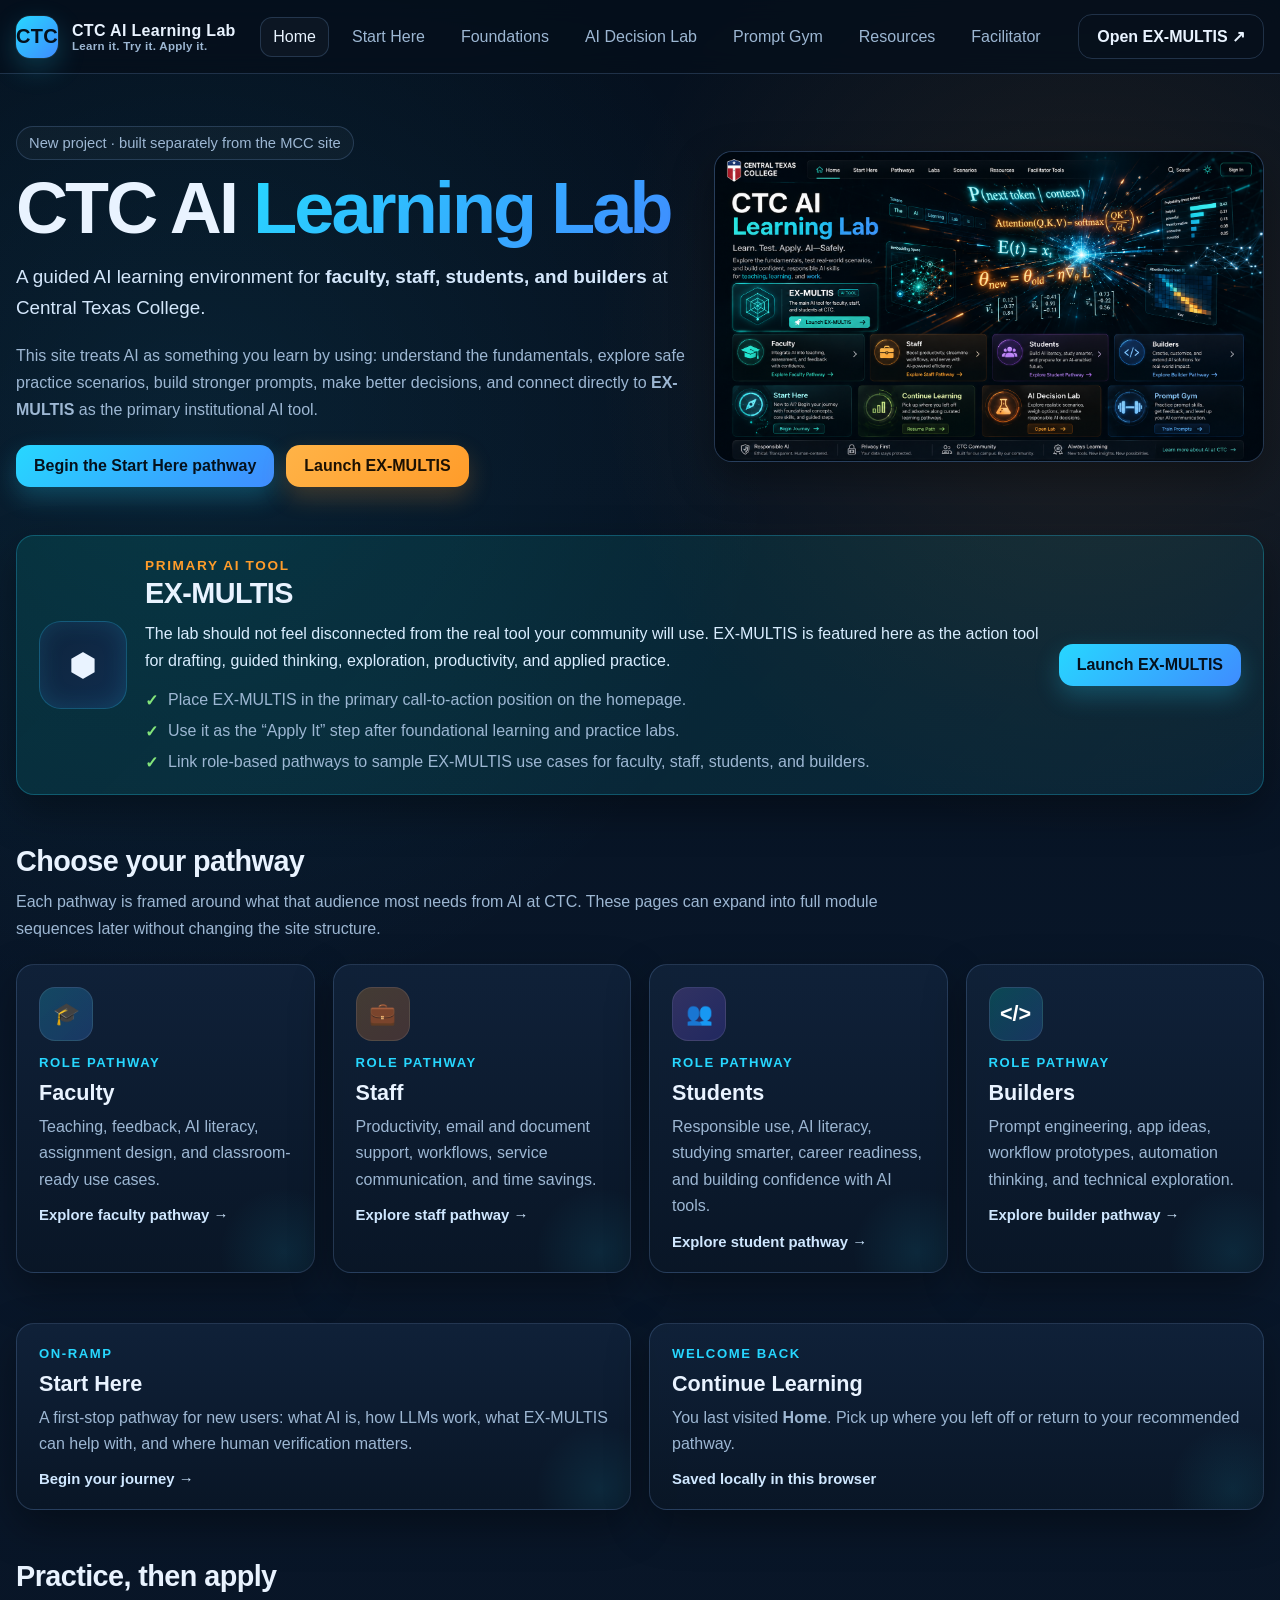
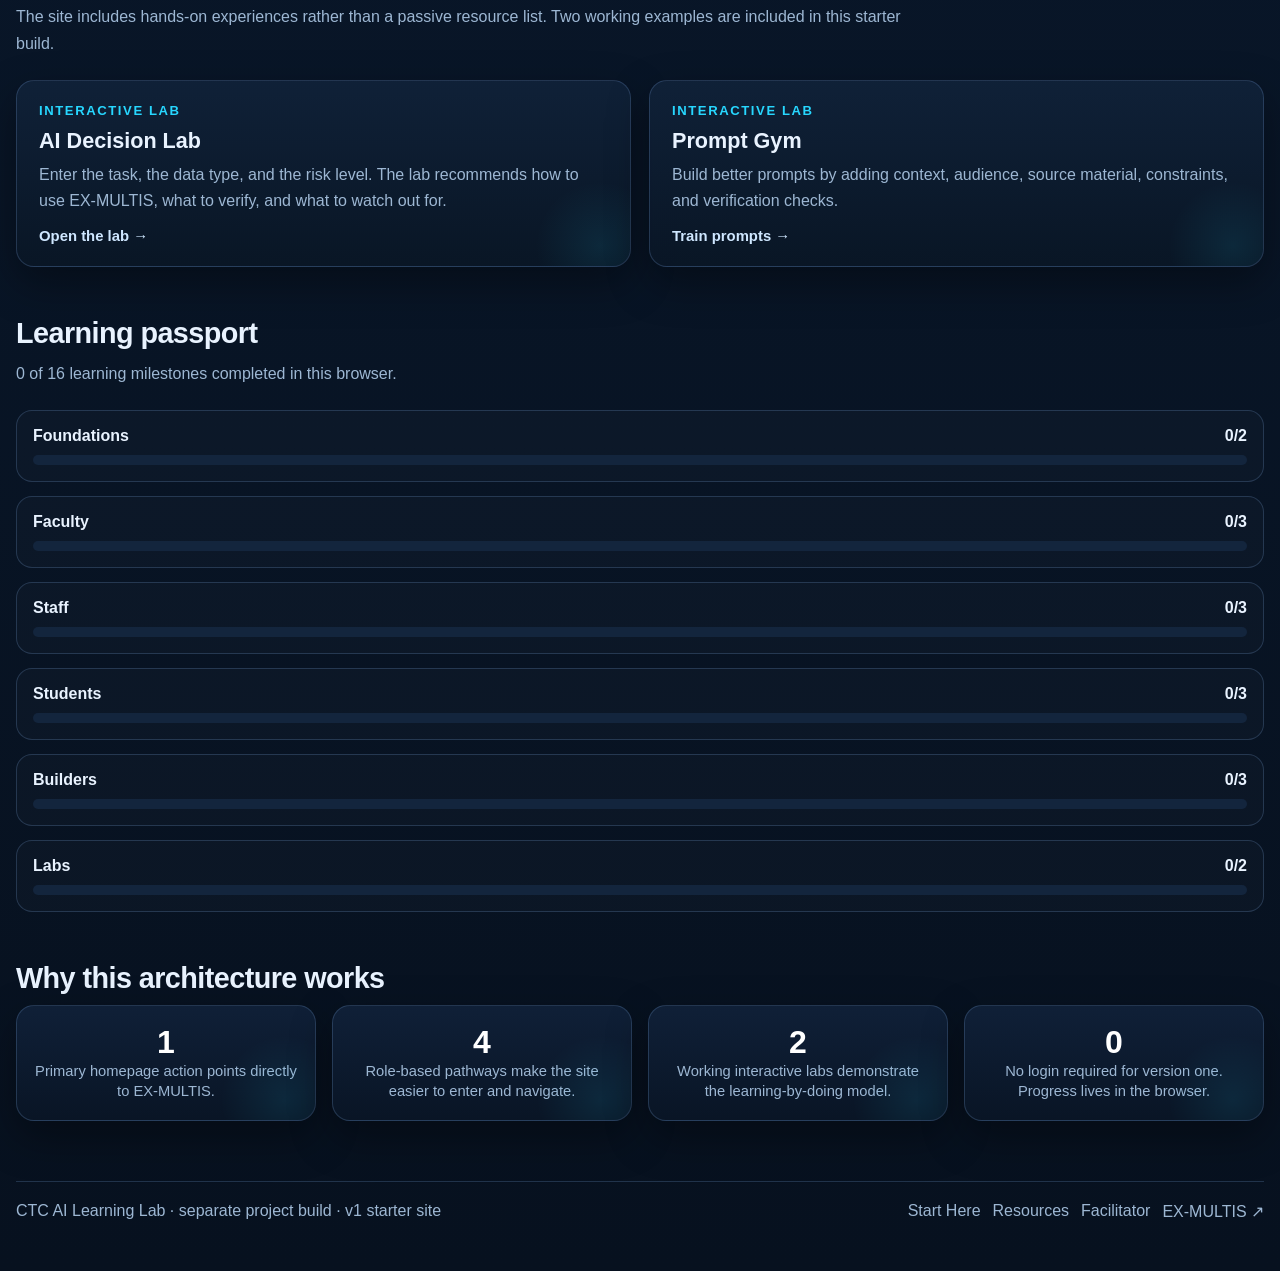
==== index.html @ 207786ec "Initial CTC AI Learning Lab site" ====
<!doctype html>
<html lang="en">
<head>
  <meta charset="utf-8">
  <meta name="viewport" content="width=device-width, initial-scale=1">
  <title>CTC AI Learning Lab</title>
  <meta name="description" content="Central Texas College AI Learning Lab - a guided environment for faculty, staff, students, and builders.">
  <link rel="stylesheet" href="assets/css/styles.css">
</head>
<body>
  <header class="topbar">
    <div class="container nav">
      <a class="brand" href="index.html">
        <div class="brand-mark">CTC</div>
        <div>CTC AI Learning Lab<small>Learn it. Try it. Apply it.</small></div>
      </a>
      <nav class="nav-links">
        <a class="active" href="index.html">Home</a>
        <a href="start-here/index.html">Start Here</a>
        <a href="foundations/index.html">Foundations</a>
        <a href="labs/decision-lab/index.html">AI Decision Lab</a>
        <a href="labs/prompt-gym/index.html">Prompt Gym</a>
        <a href="resources/index.html">Resources</a>
        <a href="facilitator/index.html">Facilitator</a>
      </nav>
      <div class="actions">
        <a class="btn ghost" href="https://exmultis.com/" target="_blank" rel="noopener">Open EX-MULTIS ↗</a>
      </div>
    </div>
  </header>

  <main>
    <section class="hero">
      <div class="container hero-grid">
        <div class="hero-copy">
          <div class="pill">New project · built separately from the MCC site</div>
          <h1>CTC AI <span class="gradient">Learning Lab</span></h1>
          <p class="lead">A guided AI learning environment for <strong>faculty, staff, students, and builders</strong> at Central Texas College.</p>
          <p class="sub">This site treats AI as something you learn by using: understand the fundamentals, explore safe practice scenarios, build stronger prompts, make better decisions, and connect directly to <strong>EX-MULTIS</strong> as the primary institutional AI tool.</p>
          <div class="hero-actions">
            <a class="btn primary" href="start-here/index.html">Begin the Start Here pathway</a>
            <a class="btn signal" href="https://exmultis.com/" target="_blank" rel="noopener">Launch EX-MULTIS</a>
          </div>
        </div>
        <div class="render-card">
          <img src="assets/img/hero-rendering.png" alt="Rendering of the CTC AI Learning Lab homepage with large LLM equations, vector embeddings, and an EX-MULTIS callout.">
        </div>
      </div>
    </section>

    <section class="section">
      <div class="container">
        <div class="exmultis panel">
          <div class="ex-logo">⬢</div>
          <div>
            <div class="kicker">Primary AI Tool</div>
            <h2 style="margin:4px 0 10px">EX-MULTIS</h2>
            <p class="section-intro" style="margin:0;color:#d9edff">The lab should not feel disconnected from the real tool your community will use. EX-MULTIS is featured here as the action tool for drafting, guided thinking, exploration, productivity, and applied practice.</p>
            <ul class="feature-list">
              <li><span>✓</span><div>Place EX-MULTIS in the primary call-to-action position on the homepage.</div></li>
              <li><span>✓</span><div>Use it as the “Apply It” step after foundational learning and practice labs.</div></li>
              <li><span>✓</span><div>Link role-based pathways to sample EX-MULTIS use cases for faculty, staff, students, and builders.</div></li>
            </ul>
          </div>
          <div>
            <a class="btn primary" href="https://exmultis.com/" target="_blank" rel="noopener">Launch EX-MULTIS</a>
          </div>
        </div>
      </div>
    </section>

    <section class="section">
      <div class="container">
        <h2>Choose your pathway</h2>
        <p class="section-intro">Each pathway is framed around what that audience most needs from AI at CTC. These pages can expand into full module sequences later without changing the site structure.</p>
        <div class="grid cards-4">
          <a class="card" href="pathways/faculty/index.html">
            <div class="icon-badge icon-faculty">🎓</div>
            <div class="eyebrow">Role pathway</div>
            <h3>Faculty</h3>
            <p>Teaching, feedback, AI literacy, assignment design, and classroom-ready use cases.</p>
            <div class="meta">Explore faculty pathway →</div>
          </a>
          <a class="card" href="pathways/staff/index.html">
            <div class="icon-badge icon-staff">💼</div>
            <div class="eyebrow">Role pathway</div>
            <h3>Staff</h3>
            <p>Productivity, email and document support, workflows, service communication, and time savings.</p>
            <div class="meta">Explore staff pathway →</div>
          </a>
          <a class="card" href="pathways/students/index.html">
            <div class="icon-badge icon-students">👥</div>
            <div class="eyebrow">Role pathway</div>
            <h3>Students</h3>
            <p>Responsible use, AI literacy, studying smarter, career readiness, and building confidence with AI tools.</p>
            <div class="meta">Explore student pathway →</div>
          </a>
          <a class="card" href="pathways/builders/index.html">
            <div class="icon-badge icon-builders">&lt;/&gt;</div>
            <div class="eyebrow">Role pathway</div>
            <h3>Builders</h3>
            <p>Prompt engineering, app ideas, workflow prototypes, automation thinking, and technical exploration.</p>
            <div class="meta">Explore builder pathway →</div>
          </a>
        </div>
      </div>
    </section>

    <section class="section">
      <div class="container grid cards-2">
        <a class="card" href="start-here/index.html">
          <div class="eyebrow">On-ramp</div>
          <h3>Start Here</h3>
          <p>A first-stop pathway for new users: what AI is, how LLMs work, what EX-MULTIS can help with, and where human verification matters.</p>
          <div class="meta">Begin your journey →</div>
        </a>
        <div class="card" data-continue-card>
          <div class="eyebrow">Saved in this browser</div>
          <h3>Continue Learning</h3>
          <p>Your next-step card will appear here automatically.</p>
          <div class="meta">Local progress, no login required</div>
        </div>
      </div>
    </section>

    <section class="section">
      <div class="container">
        <h2>Practice, then apply</h2>
        <p class="section-intro">The site includes hands-on experiences rather than a passive resource list. Two working examples are included in this starter build.</p>
        <div class="grid cards-2">
          <a class="card" href="labs/decision-lab/index.html">
            <div class="eyebrow">Interactive lab</div>
            <h3>AI Decision Lab</h3>
            <p>Enter the task, the data type, and the risk level. The lab recommends how to use EX-MULTIS, what to verify, and what to watch out for.</p>
            <div class="meta">Open the lab →</div>
          </a>
          <a class="card" href="labs/prompt-gym/index.html">
            <div class="eyebrow">Interactive lab</div>
            <h3>Prompt Gym</h3>
            <p>Build better prompts by adding context, audience, source material, constraints, and verification checks.</p>
            <div class="meta">Train prompts →</div>
          </a>
        </div>
      </div>
    </section>

    <section class="section">
      <div class="container">
        <h2>Learning passport</h2>
        <p class="section-intro" data-passport-summary>This browser-local passport tracks completed milestones and provides a foundation for a future printable learning record or certificate layer.</p>
        <div class="progress-wrap" data-passport></div>
      </div>
    </section>

    <section class="section">
      <div class="container">
        <h2>Why this architecture works</h2>
        <div class="stats">
          <div class="card stat"><div class="num">1</div><div class="lbl">Primary homepage action points directly to EX-MULTIS.</div></div>
          <div class="card stat"><div class="num">4</div><div class="lbl">Role-based pathways make the site easier to enter and navigate.</div></div>
          <div class="card stat"><div class="num">2</div><div class="lbl">Working interactive labs demonstrate the learning-by-doing model.</div></div>
          <div class="card stat"><div class="num">0</div><div class="lbl">No login required for version one. Progress lives in the browser.</div></div>
        </div>
      </div>
    </section>
  </main>

  <footer class="footer">
    <div class="container footer-grid">
      <div>CTC AI Learning Lab · separate project build · v1 starter site</div>
      <div class="mini-nav">
        <a href="start-here/index.html">Start Here</a>
        <a href="resources/index.html">Resources</a>
        <a href="facilitator/index.html">Facilitator</a>
        <a href="https://exmultis.com/" target="_blank" rel="noopener">EX-MULTIS ↗</a>
      </div>
    </div>
  </footer>

  <script src="assets/js/app.js"></script>
</body>
</html>
---- assets/css/styles.css ----
:root{
  --bg:#07111f;
  --panel:#0d1b30;
  --panel-2:#10233d;
  --line:rgba(118,161,214,.24);
  --text:#e9f3ff;
  --muted:#9db7d3;
  --brand:#27d7ff;
  --brand-2:#3f8cff;
  --signal:#ff9c2a;
  --violet:#b173ff;
  --green:#83e57b;
  --teal:#00d4bd;
  --shadow:0 16px 42px rgba(0,0,0,.35);
  --radius:18px;
  --max:1280px;
}
*{box-sizing:border-box}
html{scroll-behavior:smooth}
body{
  margin:0;
  font-family:Inter,Segoe UI,Roboto,Helvetica,Arial,sans-serif;
  color:var(--text);
  background:
    radial-gradient(circle at 15% 15%, rgba(39,215,255,.08), transparent 22%),
    radial-gradient(circle at 85% 12%, rgba(255,156,42,.10), transparent 18%),
    linear-gradient(180deg,#05101e,#09172a 42%,#07111f 100%);
  min-height:100vh;
}
a{color:inherit;text-decoration:none}
img{max-width:100%;display:block}
.container{width:min(calc(100% - 32px),var(--max));margin:0 auto}
.topbar{
  position:sticky;top:0;z-index:30;
  backdrop-filter: blur(12px);
  background:rgba(6,15,28,.82);
  border-bottom:1px solid var(--line);
}
.nav{
  display:flex;align-items:center;justify-content:space-between;gap:18px;
  padding:14px 0;
}
.brand{display:flex;align-items:center;gap:14px;font-weight:800;letter-spacing:.02em}
.brand-mark{
  width:42px;height:42px;border-radius:14px;
  background:linear-gradient(135deg,var(--brand),var(--brand-2));
  box-shadow:0 0 0 1px rgba(255,255,255,.06),0 10px 28px rgba(39,215,255,.22);
  display:grid;place-items:center;font-size:20px;font-weight:900;color:#05111d;
}
.brand small{display:block;color:var(--muted);font-weight:600;font-size:.72rem}
.nav-links{display:flex;align-items:center;gap:10px;flex-wrap:wrap}
.nav-links a,.nav-links button{
  color:var(--muted);padding:10px 12px;border-radius:12px;border:1px solid transparent;
  background:none;font:inherit;cursor:pointer;transition:.2s ease;
}
.nav-links a:hover,.nav-links button:hover,.nav-links .active{color:var(--text);border-color:var(--line);background:rgba(255,255,255,.03)}
.actions{display:flex;align-items:center;gap:10px;flex-wrap:wrap}
.btn{
  display:inline-flex;align-items:center;justify-content:center;gap:8px;
  border-radius:14px;border:1px solid var(--line);padding:12px 18px;
  background:rgba(255,255,255,.03);color:var(--text);font-weight:700;
  transition:transform .15s ease, background .2s ease, border-color .2s ease, box-shadow .2s ease;
}
.btn:hover{transform:translateY(-1px);border-color:rgba(255,255,255,.18);background:rgba(255,255,255,.06)}
.btn.primary{background:linear-gradient(135deg,var(--brand),var(--brand-2));color:#05111d;border:none;box-shadow:0 10px 24px rgba(39,215,255,.24)}
.btn.signal{background:linear-gradient(135deg,#ffb347,var(--signal));color:#1c1103;border:none;box-shadow:0 10px 24px rgba(255,156,42,.22)}
.btn.ghost{background:transparent}
.pill{display:inline-flex;align-items:center;gap:8px;padding:8px 12px;border-radius:999px;border:1px solid var(--line);background:rgba(255,255,255,.03);color:var(--muted);font-size:.92rem}
.hero{padding:52px 0 28px}
.hero-grid{display:grid;grid-template-columns:1.1fr .9fr;gap:26px;align-items:center}
.hero-copy h1{font-size:clamp(2.5rem,6vw,4.5rem);line-height:.96;margin:.2em 0;font-weight:900;letter-spacing:-.04em}
.hero-copy .gradient{background:linear-gradient(135deg,var(--brand),var(--brand-2));-webkit-background-clip:text;background-clip:text;color:transparent}
.hero-copy p.lead{font-size:1.18rem;line-height:1.6;color:#d4e7fb;max-width:700px}
.hero-copy p.sub{color:var(--muted);line-height:1.7;max-width:760px}
.hero-actions{display:flex;gap:12px;flex-wrap:wrap;margin-top:22px}
.render-card,.panel,.card{
  background:linear-gradient(180deg,rgba(17,34,58,.9),rgba(10,22,38,.9));
  border:1px solid var(--line);border-radius:var(--radius);box-shadow:var(--shadow);
}
.render-card{overflow:hidden}
.render-card img{width:100%;height:100%;object-fit:cover}
.section{padding:20px 0 30px}
.section h2{font-size:1.8rem;margin:0 0 10px;letter-spacing:-.02em}
.section p.section-intro{color:var(--muted);max-width:900px;line-height:1.7;margin:0 0 22px}
.grid{display:grid;gap:18px}
.grid.cards-4{grid-template-columns:repeat(4,1fr)}
.grid.cards-3{grid-template-columns:repeat(3,1fr)}
.grid.cards-2{grid-template-columns:repeat(2,1fr)}
.card{padding:22px;position:relative;overflow:hidden}
.card::after{content:"";position:absolute;inset:auto -40px -50px auto;width:140px;height:140px;background:radial-gradient(circle,rgba(39,215,255,.09),transparent 65%);pointer-events:none}
.card h3{margin:0 0 8px;font-size:1.35rem}
.card p{margin:0;color:var(--muted);line-height:1.65}
.card .eyebrow{font-size:.82rem;text-transform:uppercase;letter-spacing:.12em;color:var(--brand);font-weight:800;margin-bottom:10px}
.card .meta{margin-top:14px;color:#cfe7ff;font-size:.93rem;font-weight:700}
.icon-badge{
  width:54px;height:54px;border-radius:16px;display:grid;place-items:center;margin-bottom:14px;
  font-size:1.35rem;font-weight:900;color:white;border:1px solid rgba(255,255,255,.09)
}
.icon-faculty{background:linear-gradient(135deg,rgba(39,215,255,.22),rgba(63,140,255,.24))}
.icon-staff{background:linear-gradient(135deg,rgba(255,156,42,.22),rgba(255,128,62,.22))}
.icon-students{background:linear-gradient(135deg,rgba(177,115,255,.22),rgba(105,79,255,.22))}
.icon-builders{background:linear-gradient(135deg,rgba(0,212,189,.22),rgba(63,140,255,.22))}
.feature-list{display:grid;gap:12px;margin:16px 0 0;padding:0;list-style:none}
.feature-list li{color:var(--muted);display:flex;gap:10px;align-items:flex-start}
.feature-list li span{color:var(--green);font-weight:800}
.exmultis{
  display:grid;grid-template-columns:auto 1fr auto;gap:18px;align-items:center;
  padding:22px;background:linear-gradient(135deg,rgba(0,212,189,.12),rgba(39,215,255,.08));border:1px solid rgba(39,215,255,.26);
}
.ex-logo{
  width:88px;height:88px;border-radius:22px;background:linear-gradient(135deg,#0e243d,#102d4e);
  display:grid;place-items:center;font-size:2rem;border:1px solid rgba(39,215,255,.28);box-shadow:inset 0 0 24px rgba(39,215,255,.14);
}
.stats{display:grid;grid-template-columns:repeat(4,1fr);gap:16px}
.stat{padding:18px;text-align:center}
.stat .num{font-size:2rem;font-weight:900;color:white}
.stat .lbl{color:var(--muted);font-size:.92rem;line-height:1.4}
.footer{padding:30px 0 50px;color:var(--muted)}
.footer-grid{display:flex;justify-content:space-between;gap:18px;align-items:center;flex-wrap:wrap;border-top:1px solid var(--line);padding-top:20px}
.mini-nav{display:flex;gap:12px;flex-wrap:wrap}
.notice{padding:16px 18px;border-left:4px solid var(--signal);background:rgba(255,156,42,.08);border-radius:12px;color:#ffe9cb}
.role-banner{padding:24px;background:linear-gradient(135deg,rgba(39,215,255,.12),rgba(177,115,255,.08));margin-bottom:22px}
.module-list{display:grid;gap:14px}
.module{padding:18px;border:1px solid var(--line);border-radius:16px;background:rgba(255,255,255,.02);display:flex;justify-content:space-between;gap:18px;align-items:flex-start}
.module h4{margin:0 0 6px;font-size:1.05rem}
.module p{margin:0;color:var(--muted);line-height:1.55}
.module .tag{font-size:.78rem;text-transform:uppercase;letter-spacing:.1em;color:var(--brand);font-weight:800}
.search-box{display:flex;gap:10px;align-items:center;padding:14px 16px;border-radius:14px;border:1px solid var(--line);background:rgba(255,255,255,.03);margin-bottom:18px}
.search-box input,.search-box select, .search-box textarea{
  width:100%;background:transparent;border:none;outline:none;color:var(--text);font:inherit
}
.decision-grid{display:grid;grid-template-columns:.85fr 1.15fr;gap:18px}
.stepper{display:grid;gap:12px}
.step-item{padding:16px;border-radius:16px;border:1px solid var(--line);background:rgba(255,255,255,.02)}
.step-item strong{display:block;margin-bottom:6px}
.output-box{padding:20px;min-height:280px}
.output-box h3{margin-top:0}
.output-box ul{padding-left:20px;color:var(--muted);line-height:1.65}
.output-box .highlight{color:#fff}
.prompt-grid{display:grid;grid-template-columns:1fr 1fr;gap:18px}
.prompt-box{padding:20px}
.prompt-box textarea{min-height:180px;resize:vertical}
.result{padding:16px;margin-top:14px;border:1px dashed rgba(39,215,255,.22);border-radius:14px;background:rgba(39,215,255,.04);color:#dff2ff;white-space:pre-wrap}
.progress-wrap{display:grid;gap:14px}
.progress-item{padding:16px;border:1px solid var(--line);border-radius:16px;background:rgba(255,255,255,.02)}
.progress-row{display:flex;justify-content:space-between;gap:10px;margin-bottom:10px;font-weight:700}
.progress-bar{height:10px;border-radius:999px;background:#13253d;overflow:hidden}
.progress-fill{height:100%;border-radius:999px;background:linear-gradient(135deg,var(--brand),var(--brand-2))}
.kicker{font-size:.85rem;color:var(--signal);text-transform:uppercase;letter-spacing:.12em;font-weight:900}
.callout{padding:20px;border-radius:18px;background:linear-gradient(135deg,rgba(255,156,42,.10),rgba(39,215,255,.05));border:1px solid var(--line)}
.cards-auto{display:grid;gap:18px;grid-template-columns:repeat(auto-fit,minmax(240px,1fr))}
.small{font-size:.92rem}
.hidden{display:none!important}
@media (max-width: 1080px){
  .hero-grid,.decision-grid,.prompt-grid,.grid.cards-4,.grid.cards-3,.grid.cards-2{grid-template-columns:1fr 1fr}
  .stats{grid-template-columns:repeat(2,1fr)}
}
@media (max-width: 760px){
  .nav{flex-direction:column;align-items:flex-start}
  .actions,.nav-links{width:100%}
  .hero-grid,.decision-grid,.prompt-grid,.grid.cards-4,.grid.cards-3,.grid.cards-2,.exmultis{grid-template-columns:1fr}
  .stats{grid-template-columns:1fr}
  .hero{padding-top:30px}
  .hero-copy h1{font-size:2.5rem}
}
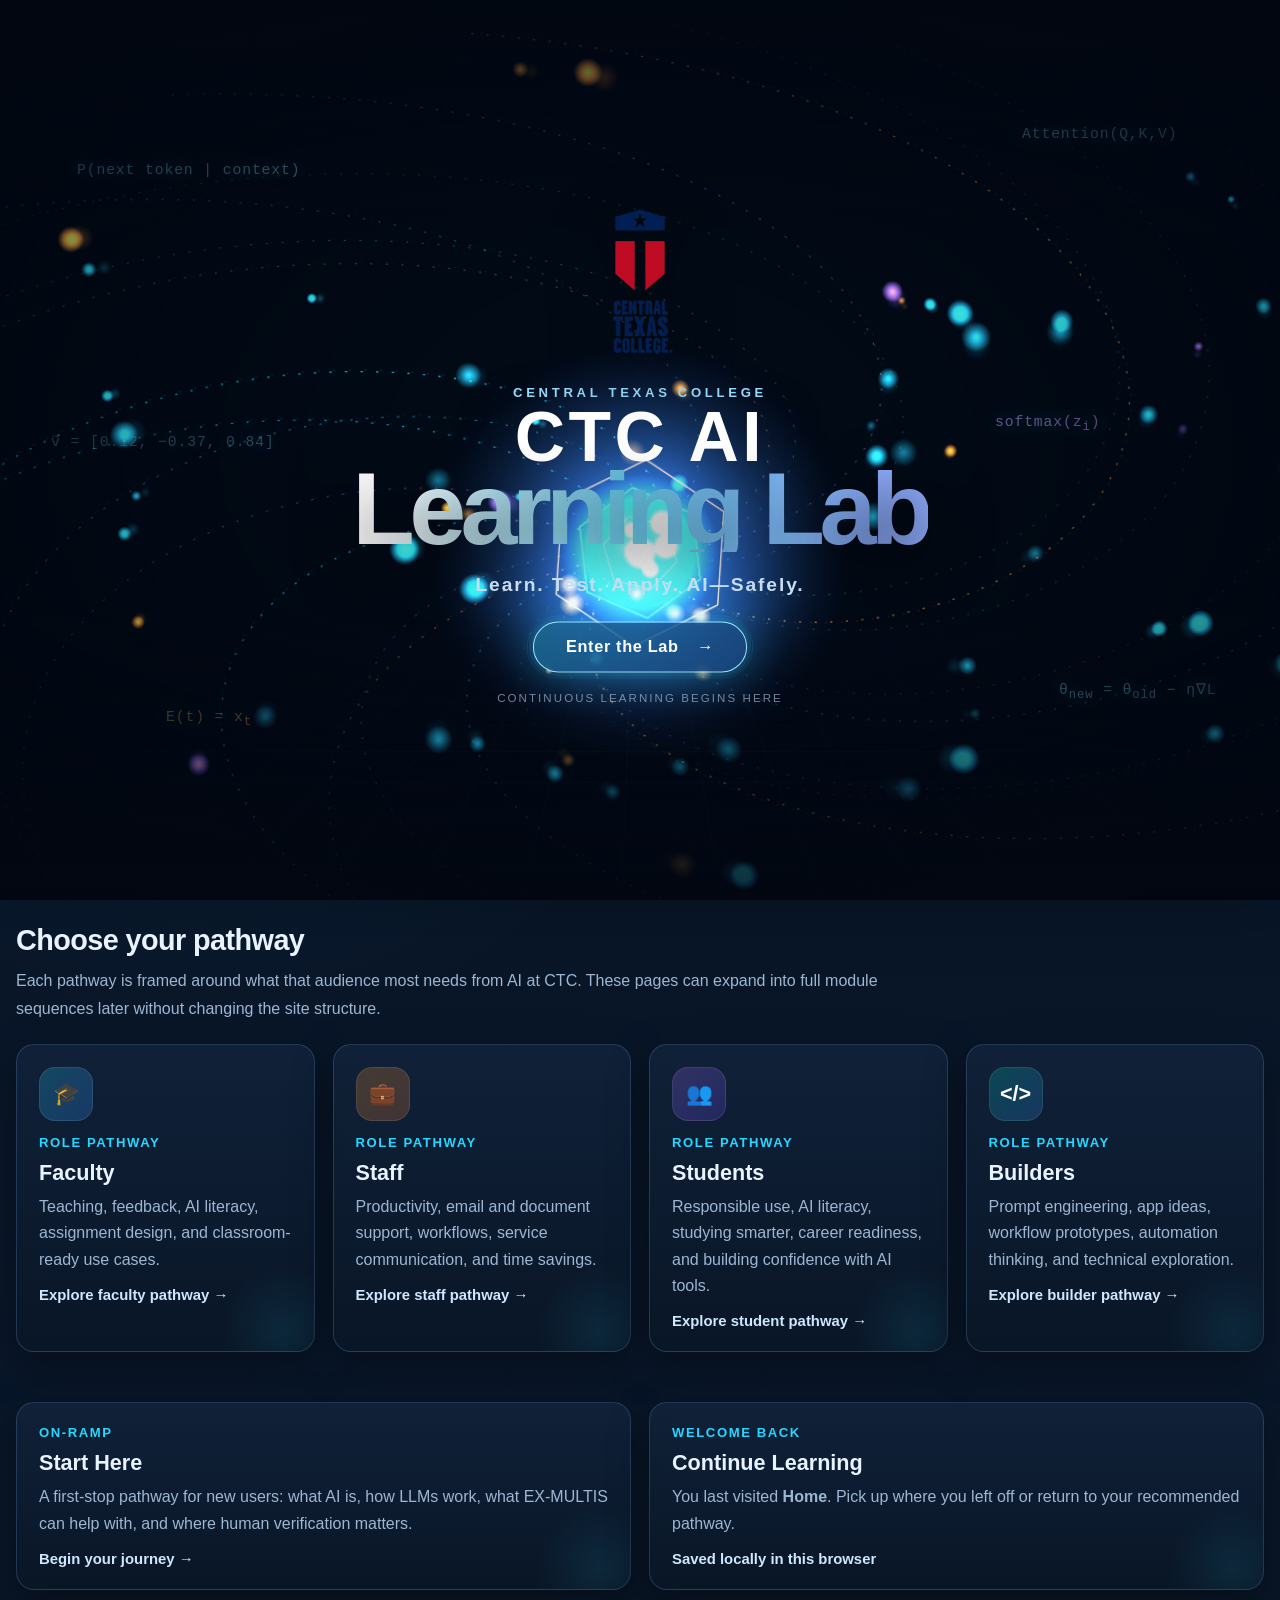
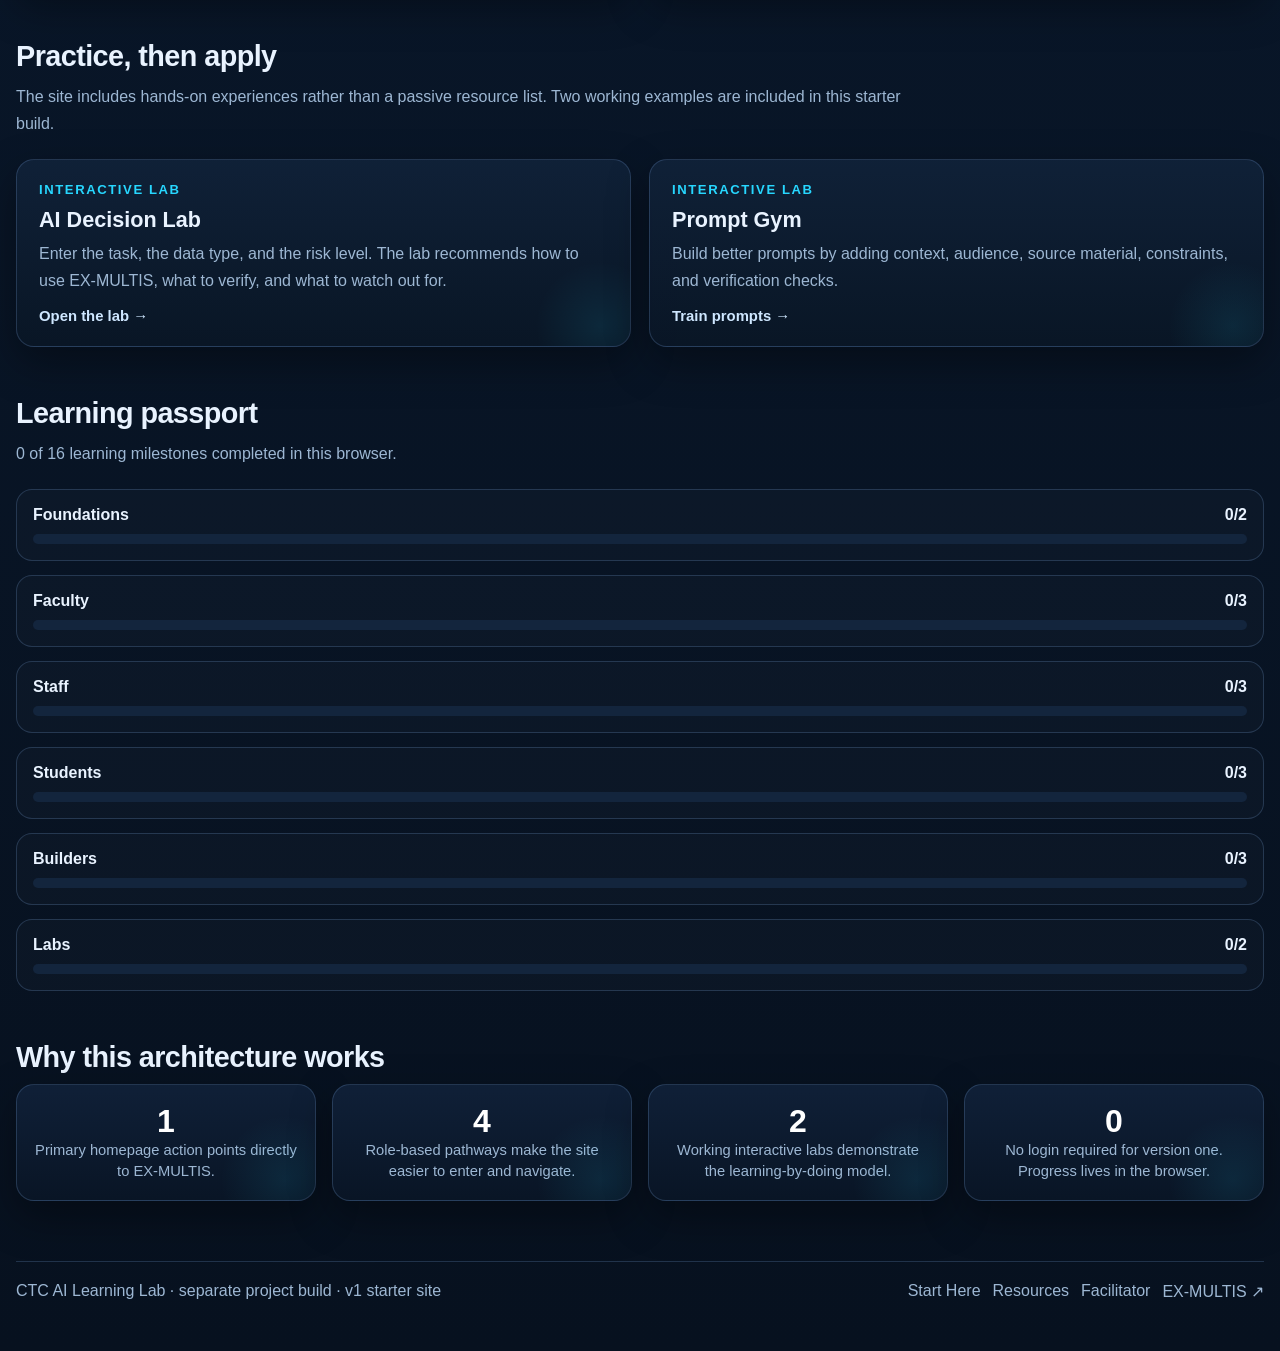
==== commit 2f11553b: "Add animated CTC landing experience" ====
--- a/index.html
+++ b/index.html
@@ -5,13 +5,40 @@
   <meta name="viewport" content="width=device-width, initial-scale=1">
   <title>CTC AI Learning Lab</title>
   <meta name="description" content="Central Texas College AI Learning Lab - a guided environment for faculty, staff, students, and builders.">
+  <link rel="preload" href="assets/img/ctc-official-logo.png" as="image">
   <link rel="stylesheet" href="assets/css/styles.css">
+  <noscript><style>.lab-intro{display:none!important}body{overflow:auto!important}</style></noscript>
 </head>
-<body>
+<body class="home-page intro-active">
+  <section class="lab-intro" data-lab-intro aria-label="Enter the CTC AI Learning Lab">
+    <canvas class="lab-intro__canvas" data-intro-canvas aria-hidden="true"></canvas>
+    <div class="lab-intro__grid" aria-hidden="true"></div>
+    <div class="lab-intro__vignette" aria-hidden="true"></div>
+    <div class="intro-equations" aria-hidden="true">
+      <span class="intro-equation equation-1">P(next token | context)</span>
+      <span class="intro-equation equation-2">Attention(Q,K,V)</span>
+      <span class="intro-equation equation-3">E(t) = x<sub>t</sub></span>
+      <span class="intro-equation equation-4">θ<sub>new</sub> = θ<sub>old</sub> − η∇L</span>
+      <span class="intro-equation equation-5">v⃗ = [0.12, −0.37, 0.84]</span>
+      <span class="intro-equation equation-6">softmax(z<sub>i</sub>)</span>
+    </div>
+    <div class="lab-intro__content">
+      <img class="lab-intro__logo" src="assets/img/ctc-official-logo.png" alt="Central Texas College">
+      <p class="lab-intro__eyebrow">Central Texas College</p>
+      <h1 class="lab-intro__title"><span>CTC AI</span><strong>Learning Lab</strong></h1>
+      <p class="lab-intro__tagline">Learn. Test. Apply. AI—Safely.</p>
+      <a class="lab-intro__enter" href="#lab-menu" data-enter-lab>
+        <span>Enter the Lab</span>
+        <span aria-hidden="true">→</span>
+      </a>
+      <p class="lab-intro__hint">Continuous learning begins here</p>
+    </div>
+  </section>
+
   <header class="topbar">
     <div class="container nav">
       <a class="brand" href="index.html">
-        <div class="brand-mark">CTC</div>
+        <img class="brand-logo" src="assets/img/ctc-official-logo.png" alt="Central Texas College">
         <div>CTC AI Learning Lab<small>Learn it. Try it. Apply it.</small></div>
       </a>
       <nav class="nav-links">
@@ -24,6 +51,7 @@
         <a href="facilitator/index.html">Facilitator</a>
       </nav>
       <div class="actions">
+        <button class="btn ghost intro-replay" type="button" data-replay-intro>Replay Intro</button>
         <a class="btn ghost" href="https://exmultis.com/" target="_blank" rel="noopener">Open EX-MULTIS ↗</a>
       </div>
     </div>
@@ -42,13 +70,17 @@
             <a class="btn signal" href="https://exmultis.com/" target="_blank" rel="noopener">Launch EX-MULTIS</a>
           </div>
         </div>
-        <div class="render-card">
-          <img src="assets/img/hero-rendering.png" alt="Rendering of the CTC AI Learning Lab homepage with large LLM equations, vector embeddings, and an EX-MULTIS callout.">
-        </div>
-      </div>
-    </section>
-
-    <section class="section">
+        <div class="render-card lab-portal-card">
+          <div>
+            <img class="lab-portal-card__logo" src="assets/img/ctc-official-logo.png" alt="Central Texas College">
+            <span class="lab-portal-card__label">Interactive learning environment</span>
+            <strong>A living gateway into practical, responsible AI learning.</strong>
+          </div>
+        </div>
+      </div>
+    </section>
+
+    <section class="section" id="lab-menu" tabindex="-1">
       <div class="container">
         <div class="exmultis panel">
           <div class="ex-logo">⬢</div>
@@ -177,6 +209,7 @@
     </div>
   </footer>
 
+  <script src="assets/js/intro.js"></script>
   <script src="assets/js/app.js"></script>
 </body>
 </html>
--- a/assets/css/styles.css
+++ b/assets/css/styles.css
@@ -27,8 +27,194 @@
     linear-gradient(180deg,#05101e,#09172a 42%,#07111f 100%);
   min-height:100vh;
 }
+body.intro-active{overflow:hidden}
 a{color:inherit;text-decoration:none}
 img{max-width:100%;display:block}
+.lab-intro{
+  --pointer-x:0px;
+  --pointer-y:0px;
+  position:fixed;
+  inset:0;
+  z-index:1000;
+  display:grid;
+  place-items:center;
+  min-height:100svh;
+  overflow:hidden;
+  isolation:isolate;
+  color:#f7fbff;
+  background:
+    radial-gradient(circle at 50% 64%,rgba(39,215,255,.16),transparent 24%),
+    linear-gradient(180deg,#020712 0%,#051224 58%,#020711 100%);
+  opacity:1;
+  transition:opacity .9s ease,visibility .9s ease;
+}
+.lab-intro[hidden]{display:none}
+.lab-intro__canvas,.lab-intro__grid,.lab-intro__vignette,.intro-equations{
+  position:absolute;
+  inset:0;
+}
+.lab-intro__canvas{
+  z-index:-4;
+  width:100%;
+  height:100%;
+  transform:scale(1.04);
+  transition:transform .9s cubic-bezier(.2,.7,.2,1),filter .9s ease;
+}
+.lab-intro__grid{
+  z-index:-3;
+  inset:-32%;
+  opacity:.25;
+  background-image:
+    linear-gradient(rgba(39,215,255,.16) 1px,transparent 1px),
+    linear-gradient(90deg,rgba(39,215,255,.16) 1px,transparent 1px);
+  background-size:74px 74px;
+  mask-image:radial-gradient(ellipse at center,black 5%,transparent 72%);
+  transform:perspective(700px) rotateX(64deg) translate3d(var(--pointer-x),calc(23% + var(--pointer-y)),0);
+  transform-origin:50% 72%;
+  animation:introGridDrift 14s linear infinite;
+}
+.lab-intro__vignette{
+  z-index:-1;
+  pointer-events:none;
+  background:
+    linear-gradient(180deg,rgba(2,7,18,.62) 0%,transparent 26%,transparent 68%,rgba(2,7,18,.72) 100%),
+    radial-gradient(ellipse at center,transparent 28%,rgba(1,5,14,.68) 90%);
+}
+.intro-equations{
+  z-index:-2;
+  pointer-events:none;
+  transform:translate3d(var(--pointer-x),var(--pointer-y),0);
+  transition:transform .8s ease-out;
+}
+.intro-equation{
+  position:absolute;
+  color:rgba(139,226,255,.55);
+  font-family:"SFMono-Regular",Consolas,"Liberation Mono",monospace;
+  font-size:clamp(.72rem,1.15vw,1rem);
+  letter-spacing:.06em;
+  white-space:nowrap;
+  text-shadow:0 0 18px rgba(39,215,255,.48);
+  will-change:transform;
+}
+.equation-1{left:6%;top:18%;animation:equationFloatA 16s ease-in-out infinite alternate}
+.equation-2{right:8%;top:14%;animation:equationFloatB 21s ease-in-out -5s infinite alternate}
+.equation-3{left:13%;bottom:19%;color:rgba(255,178,90,.58);animation:equationFloatB 18s ease-in-out -9s infinite alternate}
+.equation-4{right:5%;bottom:22%;animation:equationFloatA 24s ease-in-out -3s infinite alternate}
+.equation-5{left:4%;top:48%;opacity:.6;filter:blur(.35px);animation:equationFloatB 20s ease-in-out -12s infinite alternate}
+.equation-6{right:14%;top:46%;color:rgba(205,164,255,.56);animation:equationFloatA 19s ease-in-out -7s infinite alternate}
+.lab-intro__content{
+  position:relative;
+  z-index:2;
+  display:flex;
+  flex-direction:column;
+  align-items:center;
+  width:min(92vw,860px);
+  padding:28px 20px;
+  text-align:center;
+  transition:transform .9s cubic-bezier(.2,.7,.2,1),opacity .65s ease;
+}
+.lab-intro__logo{
+  width:auto;
+  height:clamp(112px,19vh,182px);
+  margin:0 auto 18px;
+  object-fit:contain;
+  filter:drop-shadow(0 18px 30px rgba(0,0,0,.5));
+}
+.lab-intro__eyebrow{
+  margin:0 0 8px;
+  color:#9bdfff;
+  font-size:clamp(.65rem,1.3vw,.82rem);
+  font-weight:800;
+  letter-spacing:.28em;
+  text-transform:uppercase;
+}
+.lab-intro__title{
+  margin:0;
+  font-size:clamp(3rem,8vw,6.5rem);
+  font-weight:900;
+  letter-spacing:-.055em;
+  line-height:.84;
+  text-wrap:balance;
+  text-shadow:0 16px 60px rgba(0,0,0,.72);
+}
+.lab-intro__title span,.lab-intro__title strong{display:block}
+.lab-intro__title span{
+  color:#fff;
+  font-size:.68em;
+  letter-spacing:.05em;
+}
+.lab-intro__title strong{
+  background:linear-gradient(90deg,#fff 5%,#75ddff 48%,#8faeff 92%);
+  -webkit-background-clip:text;
+  background-clip:text;
+  color:transparent;
+}
+.lab-intro__tagline{
+  margin:22px 0 28px;
+  color:#c8ddf2;
+  font-size:clamp(.98rem,2vw,1.2rem);
+  font-weight:650;
+  letter-spacing:.1em;
+}
+.lab-intro__enter{
+  position:relative;
+  display:inline-flex;
+  align-items:center;
+  gap:18px;
+  min-width:210px;
+  justify-content:center;
+  padding:15px 24px;
+  border:1px solid rgba(139,226,255,.58);
+  border-radius:999px;
+  color:#fff;
+  background:linear-gradient(135deg,rgba(20,77,116,.68),rgba(14,43,83,.82));
+  box-shadow:0 0 0 1px rgba(255,255,255,.05) inset,0 0 36px rgba(39,215,255,.22);
+  font-weight:800;
+  letter-spacing:.04em;
+  transition:transform .2s ease,border-color .2s ease,box-shadow .2s ease,background .2s ease;
+}
+.lab-intro__enter::before{
+  content:"";
+  position:absolute;
+  inset:-7px;
+  z-index:-1;
+  border:1px solid rgba(39,215,255,.12);
+  border-radius:inherit;
+  animation:enterGlow 2.8s ease-in-out infinite;
+}
+.lab-intro__enter:hover,.lab-intro__enter:focus-visible{
+  outline:none;
+  transform:translateY(-2px) scale(1.02);
+  border-color:#9ce8ff;
+  background:linear-gradient(135deg,rgba(28,111,154,.82),rgba(26,70,129,.9));
+  box-shadow:0 0 0 4px rgba(39,215,255,.1),0 0 48px rgba(39,215,255,.32);
+}
+.lab-intro__hint{
+  margin:18px 0 0;
+  color:rgba(185,210,232,.62);
+  font-size:.72rem;
+  letter-spacing:.18em;
+  text-transform:uppercase;
+}
+.lab-intro.is-leaving{opacity:0;visibility:hidden;pointer-events:none}
+.lab-intro.is-leaving .lab-intro__canvas{transform:scale(1.16);filter:blur(8px)}
+.lab-intro.is-leaving .lab-intro__content{transform:scale(.92);opacity:0}
+@keyframes introGridDrift{
+  from{background-position:0 0,0 0}
+  to{background-position:0 148px,148px 0}
+}
+@keyframes equationFloatA{
+  from{transform:translate3d(-12px,-16px,0) rotate(-1deg)}
+  to{transform:translate3d(34px,24px,0) rotate(1deg)}
+}
+@keyframes equationFloatB{
+  from{transform:translate3d(22px,-8px,0) rotate(.8deg)}
+  to{transform:translate3d(-28px,28px,0) rotate(-1deg)}
+}
+@keyframes enterGlow{
+  0%,100%{opacity:.35;transform:scale(.98)}
+  50%{opacity:.9;transform:scale(1.035)}
+}
 .container{width:min(calc(100% - 32px),var(--max));margin:0 auto}
 .topbar{
   position:sticky;top:0;z-index:30;
@@ -46,6 +232,13 @@
   background:linear-gradient(135deg,var(--brand),var(--brand-2));
   box-shadow:0 0 0 1px rgba(255,255,255,.06),0 10px 28px rgba(39,215,255,.22);
   display:grid;place-items:center;font-size:20px;font-weight:900;color:#05111d;
+}
+.brand-logo{
+  flex:0 0 auto;
+  width:auto;
+  height:50px;
+  object-fit:contain;
+  filter:drop-shadow(0 8px 16px rgba(0,0,0,.32));
 }
 .brand small{display:block;color:var(--muted);font-weight:600;font-size:.72rem}
 .nav-links{display:flex;align-items:center;gap:10px;flex-wrap:wrap}
@@ -79,6 +272,33 @@
 }
 .render-card{overflow:hidden}
 .render-card img{width:100%;height:100%;object-fit:cover}
+.lab-portal-card{
+  position:relative;
+  isolation:isolate;
+  display:grid;
+  min-height:390px;
+  place-items:center;
+  padding:36px;
+  text-align:center;
+  background:
+    linear-gradient(rgba(39,215,255,.08) 1px,transparent 1px),
+    linear-gradient(90deg,rgba(39,215,255,.08) 1px,transparent 1px),
+    radial-gradient(circle at 50% 45%,rgba(39,215,255,.22),transparent 38%),
+    linear-gradient(160deg,#071326,#0d2038);
+  background-size:42px 42px,42px 42px,auto,auto;
+}
+.lab-portal-card::after{
+  content:"";
+  position:absolute;
+  inset:10%;
+  z-index:-1;
+  border:1px solid rgba(39,215,255,.2);
+  border-radius:50%;
+  box-shadow:0 0 60px rgba(39,215,255,.14);
+}
+.lab-portal-card__logo{width:auto!important;height:190px!important;object-fit:contain!important;margin:0 auto 22px}
+.lab-portal-card__label{display:block;margin-bottom:6px;color:var(--brand);font-size:.76rem;font-weight:850;letter-spacing:.15em;text-transform:uppercase}
+.lab-portal-card strong{display:block;max-width:430px;font-size:1.18rem;line-height:1.45}
 .section{padding:20px 0 30px}
 .section h2{font-size:1.8rem;margin:0 0 10px;letter-spacing:-.02em}
 .section p.section-intro{color:var(--muted);max-width:900px;line-height:1.7;margin:0 0 22px}
@@ -162,4 +382,19 @@
   .stats{grid-template-columns:1fr}
   .hero{padding-top:30px}
   .hero-copy h1{font-size:2.5rem}
-}
+  .lab-intro__content{padding:20px 16px}
+  .lab-intro__logo{height:clamp(100px,17vh,145px);margin-bottom:14px}
+  .lab-intro__tagline{margin:17px 0 22px}
+  .lab-intro__hint{display:none}
+  .equation-2,.equation-4,.equation-5{display:none}
+  .equation-1{left:-9%;top:13%}
+  .equation-3{left:-6%;bottom:12%}
+  .equation-6{right:-7%;top:45%}
+  .brand-logo{height:46px}
+  .lab-portal-card{min-height:340px}
+}
+@media (prefers-reduced-motion:reduce){
+  html{scroll-behavior:auto}
+  .lab-intro,.lab-intro__canvas,.lab-intro__content,.intro-equations,.lab-intro__enter{transition:none}
+  .lab-intro__grid,.intro-equation,.lab-intro__enter::before{animation:none}
+}
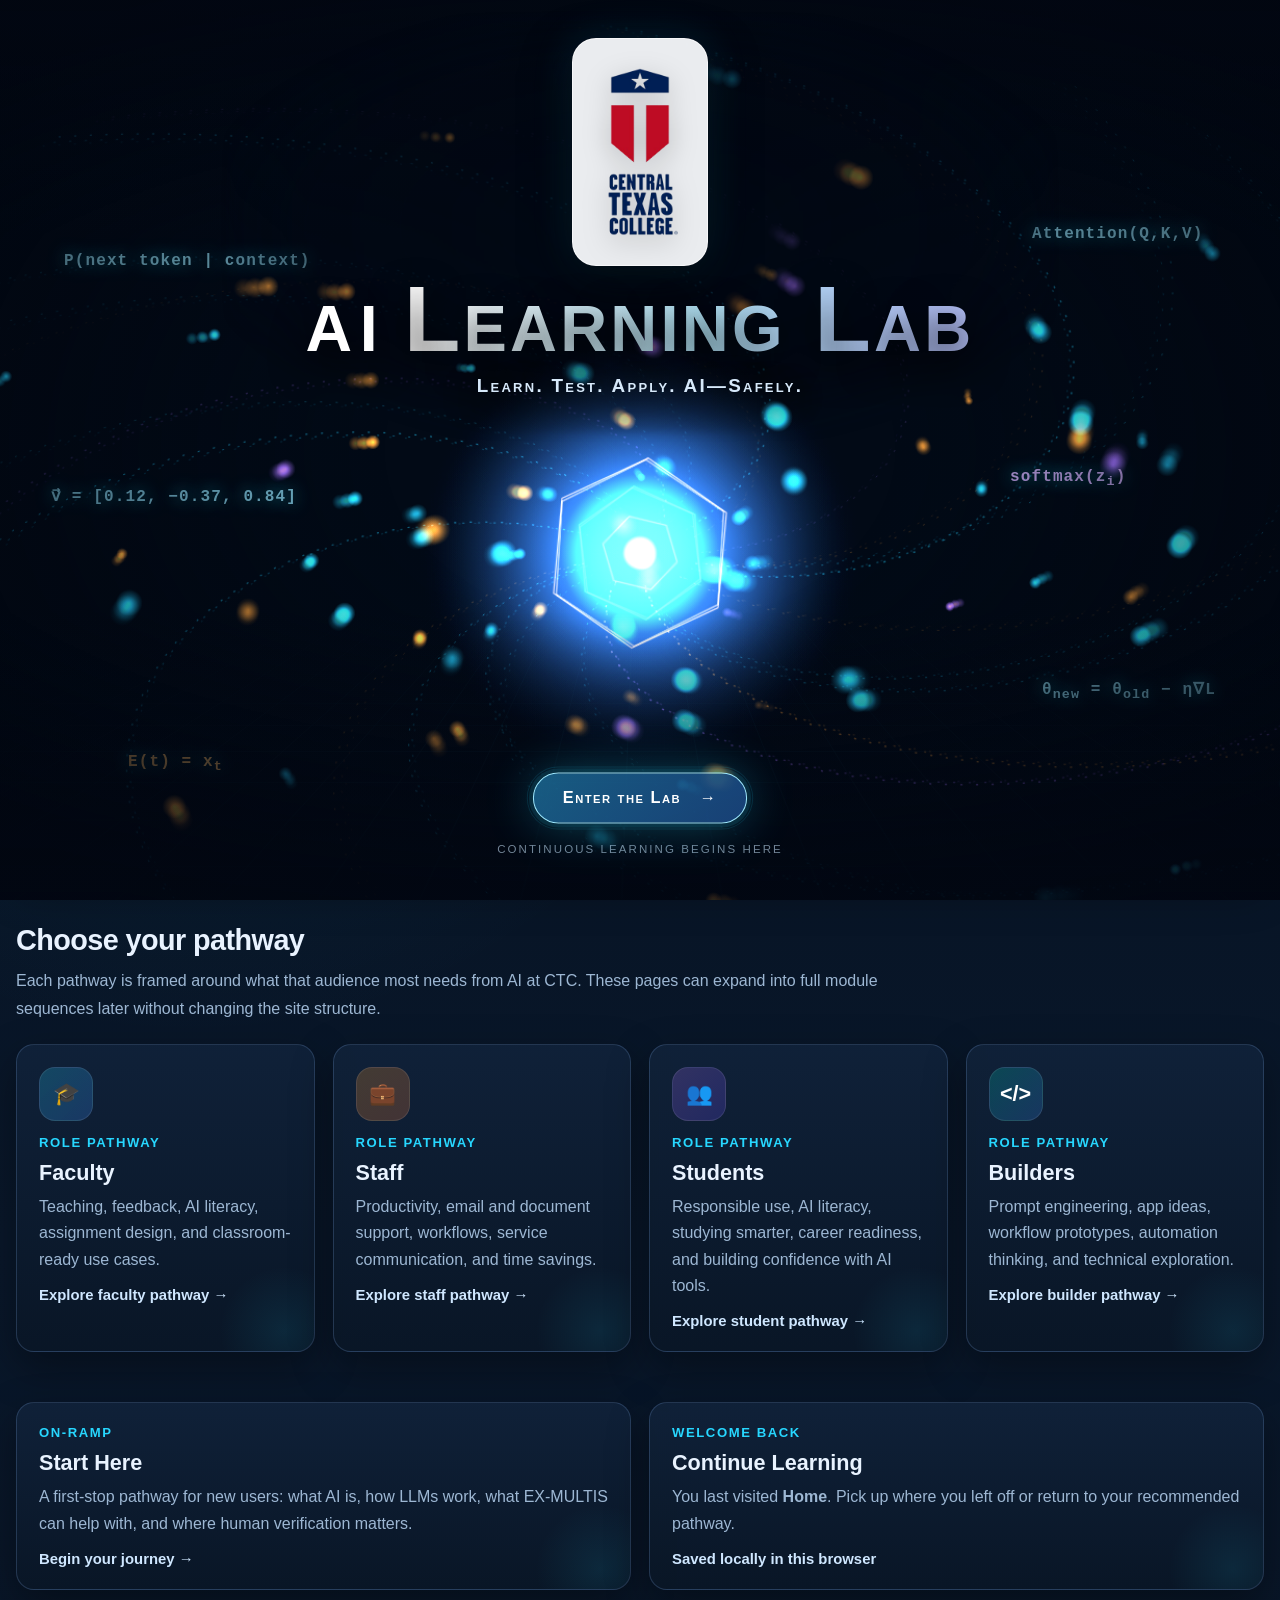
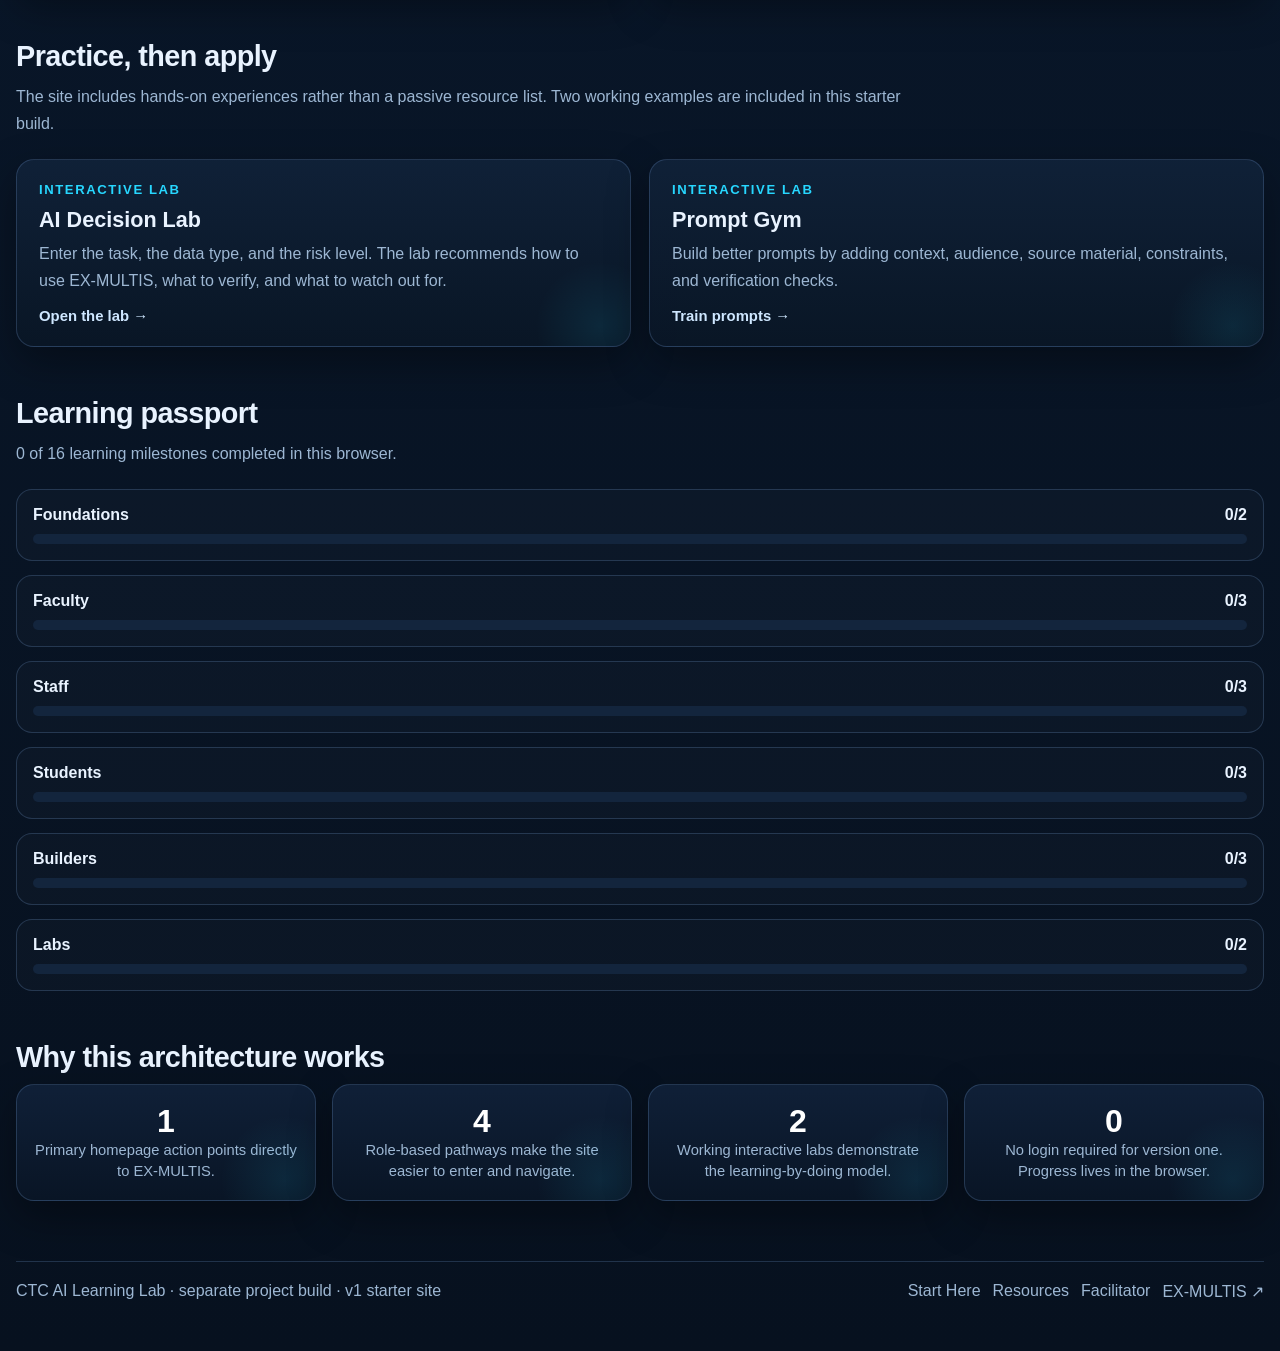
==== commit d2906ac0: "Refine animated CTC landing page" ====
--- a/index.html
+++ b/index.html
@@ -23,15 +23,22 @@
       <span class="intro-equation equation-6">softmax(z<sub>i</sub>)</span>
     </div>
     <div class="lab-intro__content">
-      <img class="lab-intro__logo" src="assets/img/ctc-official-logo.png" alt="Central Texas College">
-      <p class="lab-intro__eyebrow">Central Texas College</p>
-      <h1 class="lab-intro__title"><span>CTC AI</span><strong>Learning Lab</strong></h1>
-      <p class="lab-intro__tagline">Learn. Test. Apply. AI—Safely.</p>
-      <a class="lab-intro__enter" href="#lab-menu" data-enter-lab>
-        <span>Enter the Lab</span>
-        <span aria-hidden="true">→</span>
-      </a>
-      <p class="lab-intro__hint">Continuous learning begins here</p>
+      <div class="lab-intro__masthead">
+        <div class="lab-intro__logo-frame">
+          <img class="lab-intro__logo" src="assets/img/ctc-official-logo.png" alt="Central Texas College">
+        </div>
+        <div class="lab-intro__wordmark">
+          <h1 class="lab-intro__title"><span>AI</span><strong>Learning Lab</strong></h1>
+          <p class="lab-intro__tagline">Learn. Test. Apply. AI—Safely.</p>
+        </div>
+      </div>
+      <div class="lab-intro__action">
+        <a class="lab-intro__enter" href="#lab-menu" data-enter-lab>
+          <span>Enter the Lab</span>
+          <span aria-hidden="true">→</span>
+        </a>
+        <p class="lab-intro__hint">Continuous learning begins here</p>
+      </div>
     </div>
   </section>
 
--- a/assets/css/styles.css
+++ b/assets/css/styles.css
@@ -88,73 +88,115 @@
 }
 .intro-equation{
   position:absolute;
-  color:rgba(139,226,255,.55);
+  color:rgba(157,233,255,.82);
   font-family:"SFMono-Regular",Consolas,"Liberation Mono",monospace;
-  font-size:clamp(.72rem,1.15vw,1rem);
-  letter-spacing:.06em;
+  font-size:clamp(.82rem,1.25vw,1.12rem);
+  font-weight:650;
+  letter-spacing:.07em;
   white-space:nowrap;
-  text-shadow:0 0 18px rgba(39,215,255,.48);
+  text-shadow:0 0 16px rgba(39,215,255,.72),0 2px 10px rgba(0,0,0,.9);
   will-change:transform;
 }
-.equation-1{left:6%;top:18%;animation:equationFloatA 16s ease-in-out infinite alternate}
-.equation-2{right:8%;top:14%;animation:equationFloatB 21s ease-in-out -5s infinite alternate}
-.equation-3{left:13%;bottom:19%;color:rgba(255,178,90,.58);animation:equationFloatB 18s ease-in-out -9s infinite alternate}
+.equation-1{left:5%;top:28%;animation:equationFloatA 16s ease-in-out infinite alternate}
+.equation-2{right:6%;top:25%;animation:equationFloatB 21s ease-in-out -5s infinite alternate}
+.equation-3{left:10%;bottom:14%;color:rgba(255,189,105,.86);animation:equationFloatB 18s ease-in-out -9s infinite alternate}
 .equation-4{right:5%;bottom:22%;animation:equationFloatA 24s ease-in-out -3s infinite alternate}
-.equation-5{left:4%;top:48%;opacity:.6;filter:blur(.35px);animation:equationFloatB 20s ease-in-out -12s infinite alternate}
-.equation-6{right:14%;top:46%;color:rgba(205,164,255,.56);animation:equationFloatA 19s ease-in-out -7s infinite alternate}
+.equation-5{left:4%;top:54%;color:rgba(151,230,255,.76);animation:equationFloatB 20s ease-in-out -12s infinite alternate}
+.equation-6{right:12%;top:52%;color:rgba(214,179,255,.84);animation:equationFloatA 19s ease-in-out -7s infinite alternate}
 .lab-intro__content{
   position:relative;
   z-index:2;
   display:flex;
   flex-direction:column;
   align-items:center;
-  width:min(92vw,860px);
-  padding:28px 20px;
+  justify-content:space-between;
+  width:min(94vw,1180px);
+  min-height:100svh;
+  padding:clamp(24px,4.2vh,52px) 20px clamp(28px,5vh,58px);
   text-align:center;
   transition:transform .9s cubic-bezier(.2,.7,.2,1),opacity .65s ease;
 }
+.lab-intro__masthead{
+  position:relative;
+  display:grid;
+  grid-template-columns:1fr;
+  align-items:center;
+  justify-items:center;
+  gap:16px;
+  margin:0 auto;
+  padding:0 clamp(18px,3vw,38px) 18px;
+}
+.lab-intro__masthead::before{
+  content:"";
+  position:absolute;
+  inset:-18px -38px;
+  z-index:-1;
+  border-radius:40px;
+  background:radial-gradient(ellipse at center,rgba(2,8,19,.76),rgba(2,8,19,.4) 58%,transparent 78%);
+  filter:blur(4px);
+}
+.lab-intro__logo-frame{
+  display:grid;
+  place-items:center;
+  justify-self:center;
+  padding:14px 18px;
+  border:1px solid rgba(255,255,255,.62);
+  border-radius:24px;
+  background:rgba(249,251,254,.94);
+  box-shadow:0 18px 48px rgba(0,0,0,.5),0 0 42px rgba(39,215,255,.14);
+}
 .lab-intro__logo{
   width:auto;
-  height:clamp(112px,19vh,182px);
-  margin:0 auto 18px;
+  height:clamp(148px,22vh,220px);
+  margin:0;
   object-fit:contain;
-  filter:drop-shadow(0 18px 30px rgba(0,0,0,.5));
-}
-.lab-intro__eyebrow{
-  margin:0 0 8px;
-  color:#9bdfff;
-  font-size:clamp(.65rem,1.3vw,.82rem);
-  font-weight:800;
-  letter-spacing:.28em;
-  text-transform:uppercase;
+  filter:drop-shadow(0 8px 14px rgba(0,0,0,.2));
+}
+.lab-intro__wordmark{
+  text-align:center;
+  font-variant-caps:small-caps;
+  text-shadow:0 10px 34px rgba(0,0,0,.9);
 }
 .lab-intro__title{
+  display:flex;
+  align-items:baseline;
+  justify-content:center;
+  gap:.2em;
   margin:0;
-  font-size:clamp(3rem,8vw,6.5rem);
+  font-size:clamp(3.35rem,7.2vw,6.4rem);
   font-weight:900;
-  letter-spacing:-.055em;
-  line-height:.84;
+  letter-spacing:-.025em;
+  line-height:.82;
   text-wrap:balance;
-  text-shadow:0 16px 60px rgba(0,0,0,.72);
-}
-.lab-intro__title span,.lab-intro__title strong{display:block}
+  text-shadow:0 12px 38px rgba(0,0,0,.94);
+}
+.lab-intro__title span,.lab-intro__title strong{display:inline-block}
 .lab-intro__title span{
   color:#fff;
-  font-size:.68em;
-  letter-spacing:.05em;
+  font-size:.7em;
+  letter-spacing:.12em;
 }
 .lab-intro__title strong{
-  background:linear-gradient(90deg,#fff 5%,#75ddff 48%,#8faeff 92%);
+  font-variant-caps:small-caps;
+  letter-spacing:.035em;
+  background:linear-gradient(90deg,#fff 4%,#b9ecff 52%,#b9c6ff 96%);
   -webkit-background-clip:text;
   background-clip:text;
   color:transparent;
 }
 .lab-intro__tagline{
-  margin:22px 0 28px;
-  color:#c8ddf2;
-  font-size:clamp(.98rem,2vw,1.2rem);
-  font-weight:650;
-  letter-spacing:.1em;
+  margin:18px 0 0;
+  color:#d7e9fa;
+  font-size:clamp(.98rem,1.8vw,1.18rem);
+  font-weight:700;
+  letter-spacing:.12em;
+  font-variant-caps:small-caps;
+}
+.lab-intro__action{
+  display:flex;
+  flex-direction:column;
+  align-items:center;
+  pointer-events:auto;
 }
 .lab-intro__enter{
   position:relative;
@@ -170,7 +212,8 @@
   background:linear-gradient(135deg,rgba(20,77,116,.68),rgba(14,43,83,.82));
   box-shadow:0 0 0 1px rgba(255,255,255,.05) inset,0 0 36px rgba(39,215,255,.22);
   font-weight:800;
-  letter-spacing:.04em;
+  font-variant-caps:small-caps;
+  letter-spacing:.09em;
   transition:transform .2s ease,border-color .2s ease,box-shadow .2s ease,background .2s ease;
 }
 .lab-intro__enter::before{
@@ -382,9 +425,14 @@
   .stats{grid-template-columns:1fr}
   .hero{padding-top:30px}
   .hero-copy h1{font-size:2.5rem}
-  .lab-intro__content{padding:20px 16px}
-  .lab-intro__logo{height:clamp(100px,17vh,145px);margin-bottom:14px}
-  .lab-intro__tagline{margin:17px 0 22px}
+  .lab-intro__content{padding:18px 14px 28px}
+  .lab-intro__masthead{grid-template-columns:1fr;gap:14px;padding:0 10px}
+  .lab-intro__masthead::before{inset:-10px -20px}
+  .lab-intro__logo-frame{padding:9px 12px;border-radius:18px}
+  .lab-intro__logo{height:clamp(112px,17vh,142px)}
+  .lab-intro__wordmark{text-align:center}
+  .lab-intro__title{font-size:clamp(2.75rem,13vw,4rem)}
+  .lab-intro__tagline{margin-top:13px}
   .lab-intro__hint{display:none}
   .equation-2,.equation-4,.equation-5{display:none}
   .equation-1{left:-9%;top:13%}
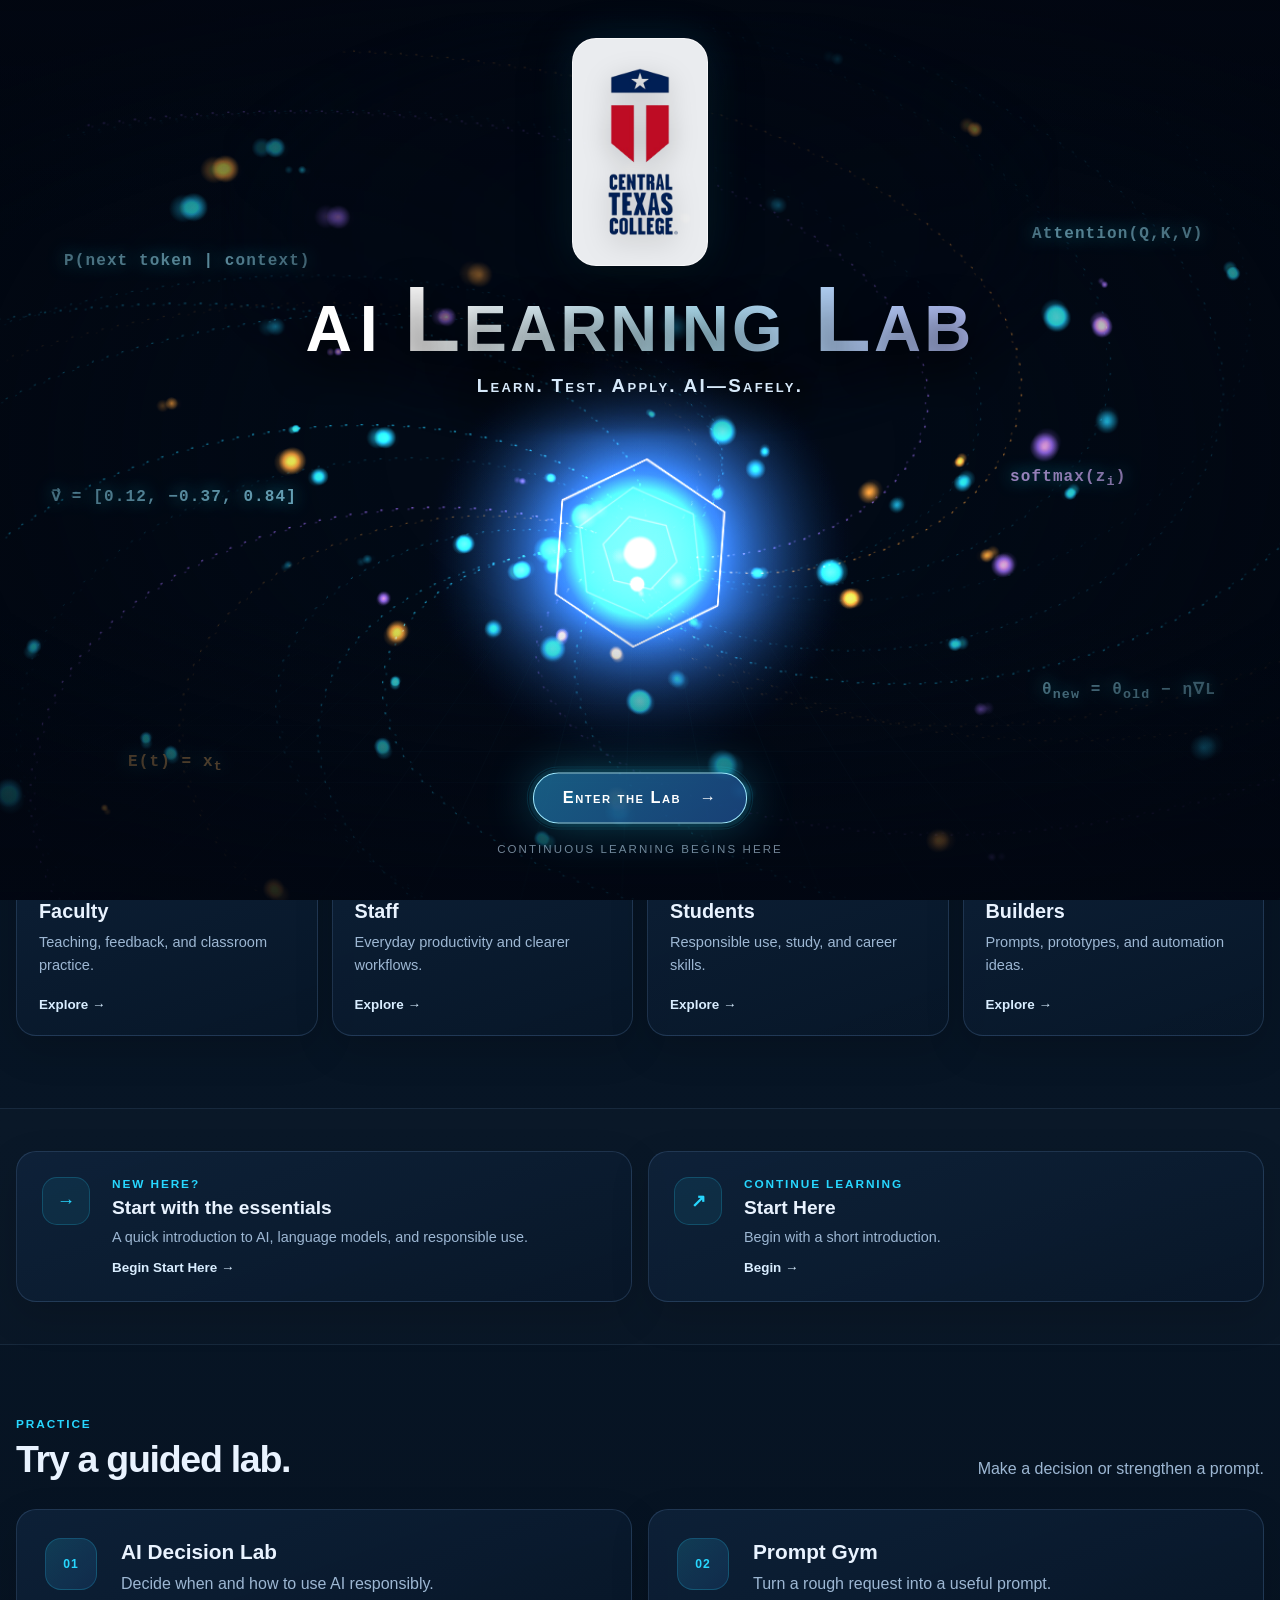
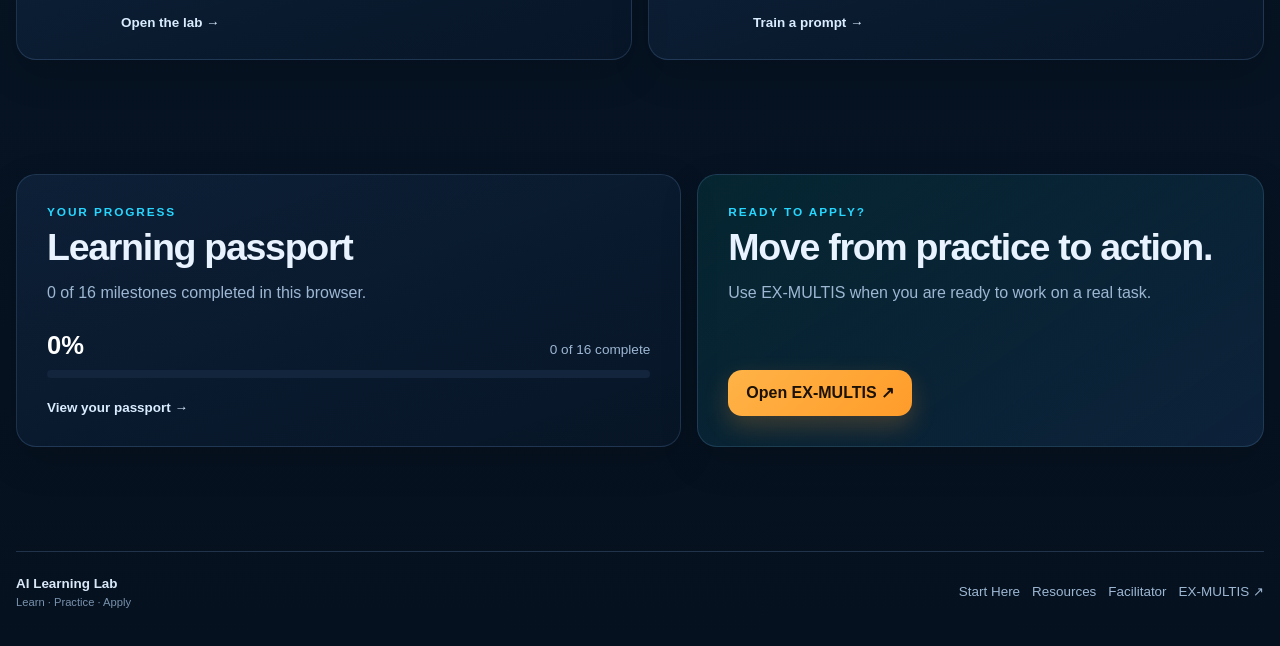
==== commit 523d33e5: "Streamline AI Learning Lab homepage" ====
--- a/index.html
+++ b/index.html
@@ -3,7 +3,7 @@
 <head>
   <meta charset="utf-8">
   <meta name="viewport" content="width=device-width, initial-scale=1">
-  <title>CTC AI Learning Lab</title>
+  <title>AI Learning Lab</title>
   <meta name="description" content="Central Texas College AI Learning Lab - a guided environment for faculty, staff, students, and builders.">
   <link rel="preload" href="assets/img/ctc-official-logo.png" as="image">
   <link rel="stylesheet" href="assets/css/styles.css">
@@ -43,162 +43,155 @@
   </section>
 
   <header class="topbar">
-    <div class="container nav">
-      <a class="brand" href="index.html">
-        <img class="brand-logo" src="assets/img/ctc-official-logo.png" alt="Central Texas College">
-        <div>CTC AI Learning Lab<small>Learn it. Try it. Apply it.</small></div>
+    <div class="container nav home-nav">
+      <a class="brand home-brand" href="index.html">
+        <span class="home-brand__mark"><img class="brand-logo" src="assets/img/ctc-official-logo.png" alt="Central Texas College"></span>
+        <div>AI Learning Lab<small>Learn · Practice · Apply</small></div>
       </a>
       <nav class="nav-links">
-        <a class="active" href="index.html">Home</a>
         <a href="start-here/index.html">Start Here</a>
         <a href="foundations/index.html">Foundations</a>
-        <a href="labs/decision-lab/index.html">AI Decision Lab</a>
+        <a href="labs/decision-lab/index.html">Decision Lab</a>
         <a href="labs/prompt-gym/index.html">Prompt Gym</a>
         <a href="resources/index.html">Resources</a>
-        <a href="facilitator/index.html">Facilitator</a>
       </nav>
       <div class="actions">
-        <button class="btn ghost intro-replay" type="button" data-replay-intro>Replay Intro</button>
-        <a class="btn ghost" href="https://exmultis.com/" target="_blank" rel="noopener">Open EX-MULTIS ↗</a>
+        <button class="btn ghost intro-replay" type="button" data-replay-intro><span aria-hidden="true">↻</span> Replay</button>
+        <a class="btn primary home-tool-button" href="https://exmultis.com/" target="_blank" rel="noopener">EX-MULTIS ↗</a>
       </div>
     </div>
   </header>
 
   <main>
-    <section class="hero">
-      <div class="container hero-grid">
+    <section class="hero home-hero" id="lab-menu" tabindex="-1">
+      <div class="container home-hero-grid">
         <div class="hero-copy">
-          <div class="pill">New project · built separately from the MCC site</div>
-          <h1>CTC AI <span class="gradient">Learning Lab</span></h1>
-          <p class="lead">A guided AI learning environment for <strong>faculty, staff, students, and builders</strong> at Central Texas College.</p>
-          <p class="sub">This site treats AI as something you learn by using: understand the fundamentals, explore safe practice scenarios, build stronger prompts, make better decisions, and connect directly to <strong>EX-MULTIS</strong> as the primary institutional AI tool.</p>
+          <div class="home-kicker">Practical AI learning</div>
+          <h1>Learn AI.<br><span class="gradient">Use it well.</span></h1>
+          <p class="lead">Build confidence through short lessons, guided practice, and tools you can use right away.</p>
           <div class="hero-actions">
-            <a class="btn primary" href="start-here/index.html">Begin the Start Here pathway</a>
-            <a class="btn signal" href="https://exmultis.com/" target="_blank" rel="noopener">Launch EX-MULTIS</a>
-          </div>
-        </div>
-        <div class="render-card lab-portal-card">
-          <div>
-            <img class="lab-portal-card__logo" src="assets/img/ctc-official-logo.png" alt="Central Texas College">
-            <span class="lab-portal-card__label">Interactive learning environment</span>
-            <strong>A living gateway into practical, responsible AI learning.</strong>
-          </div>
-        </div>
-      </div>
-    </section>
-
-    <section class="section" id="lab-menu" tabindex="-1">
+            <a class="btn primary" href="start-here/index.html">Start learning</a>
+            <a class="btn ghost" href="#practice">Explore the labs</a>
+          </div>
+        </div>
+        <div class="home-journey" aria-label="Learning journey">
+          <div class="home-journey__glow" aria-hidden="true"></div>
+          <div class="home-kicker">Your learning path</div>
+          <ol class="home-journey__steps">
+            <li><span>01</span><div><strong>Learn</strong><small>Understand the essentials.</small></div></li>
+            <li><span>02</span><div><strong>Practice</strong><small>Work through guided labs.</small></div></li>
+            <li><span>03</span><div><strong>Apply</strong><small>Move into real tasks.</small></div></li>
+          </ol>
+          <div class="home-journey__note">Move at your own pace. No login required.</div>
+        </div>
+      </div>
+    </section>
+
+    <section class="home-section">
       <div class="container">
-        <div class="exmultis panel">
-          <div class="ex-logo">⬢</div>
-          <div>
-            <div class="kicker">Primary AI Tool</div>
-            <h2 style="margin:4px 0 10px">EX-MULTIS</h2>
-            <p class="section-intro" style="margin:0;color:#d9edff">The lab should not feel disconnected from the real tool your community will use. EX-MULTIS is featured here as the action tool for drafting, guided thinking, exploration, productivity, and applied practice.</p>
-            <ul class="feature-list">
-              <li><span>✓</span><div>Place EX-MULTIS in the primary call-to-action position on the homepage.</div></li>
-              <li><span>✓</span><div>Use it as the “Apply It” step after foundational learning and practice labs.</div></li>
-              <li><span>✓</span><div>Link role-based pathways to sample EX-MULTIS use cases for faculty, staff, students, and builders.</div></li>
-            </ul>
-          </div>
-          <div>
-            <a class="btn primary" href="https://exmultis.com/" target="_blank" rel="noopener">Launch EX-MULTIS</a>
-          </div>
-        </div>
-      </div>
-    </section>
-
-    <section class="section">
+        <div class="home-section-heading">
+          <div>
+            <div class="home-kicker">Choose your path</div>
+            <h2>Start where it matters to you.</h2>
+          </div>
+          <p>Four focused routes. One clear next step.</p>
+        </div>
+        <div class="home-pathways">
+          <a class="home-path-card" href="pathways/faculty/index.html">
+            <span class="home-path-icon icon-faculty">🎓</span>
+            <h3>Faculty</h3>
+            <p>Teaching, feedback, and classroom practice.</p>
+            <span class="home-card-link">Explore →</span>
+          </a>
+          <a class="home-path-card" href="pathways/staff/index.html">
+            <span class="home-path-icon icon-staff">💼</span>
+            <h3>Staff</h3>
+            <p>Everyday productivity and clearer workflows.</p>
+            <span class="home-card-link">Explore →</span>
+          </a>
+          <a class="home-path-card" href="pathways/students/index.html">
+            <span class="home-path-icon icon-students">👥</span>
+            <h3>Students</h3>
+            <p>Responsible use, study, and career skills.</p>
+            <span class="home-card-link">Explore →</span>
+          </a>
+          <a class="home-path-card" href="pathways/builders/index.html">
+            <span class="home-path-icon icon-builders">&lt;/&gt;</span>
+            <h3>Builders</h3>
+            <p>Prompts, prototypes, and automation ideas.</p>
+            <span class="home-card-link">Explore →</span>
+          </a>
+        </div>
+      </div>
+    </section>
+
+    <section class="home-section home-section--quiet">
+      <div class="container home-resume-grid">
+        <a class="home-feature-card" href="start-here/index.html">
+          <span class="home-feature-card__icon" aria-hidden="true">→</span>
+          <div>
+            <div class="home-kicker">New here?</div>
+            <h3>Start with the essentials</h3>
+            <p>A quick introduction to AI, language models, and responsible use.</p>
+            <span class="home-card-link">Begin Start Here →</span>
+          </div>
+        </a>
+        <div class="home-feature-card" data-continue-card>
+          <span class="home-feature-card__icon" aria-hidden="true">↗</span>
+          <div>
+            <div class="home-kicker">Continue learning</div>
+            <h3>Pick up where you left off</h3>
+            <p>Your most recent page is saved in this browser.</p>
+            <span class="home-card-link">Resume →</span>
+          </div>
+        </div>
+      </div>
+    </section>
+
+    <section class="home-section" id="practice">
       <div class="container">
-        <h2>Choose your pathway</h2>
-        <p class="section-intro">Each pathway is framed around what that audience most needs from AI at CTC. These pages can expand into full module sequences later without changing the site structure.</p>
-        <div class="grid cards-4">
-          <a class="card" href="pathways/faculty/index.html">
-            <div class="icon-badge icon-faculty">🎓</div>
-            <div class="eyebrow">Role pathway</div>
-            <h3>Faculty</h3>
-            <p>Teaching, feedback, AI literacy, assignment design, and classroom-ready use cases.</p>
-            <div class="meta">Explore faculty pathway →</div>
-          </a>
-          <a class="card" href="pathways/staff/index.html">
-            <div class="icon-badge icon-staff">💼</div>
-            <div class="eyebrow">Role pathway</div>
-            <h3>Staff</h3>
-            <p>Productivity, email and document support, workflows, service communication, and time savings.</p>
-            <div class="meta">Explore staff pathway →</div>
-          </a>
-          <a class="card" href="pathways/students/index.html">
-            <div class="icon-badge icon-students">👥</div>
-            <div class="eyebrow">Role pathway</div>
-            <h3>Students</h3>
-            <p>Responsible use, AI literacy, studying smarter, career readiness, and building confidence with AI tools.</p>
-            <div class="meta">Explore student pathway →</div>
-          </a>
-          <a class="card" href="pathways/builders/index.html">
-            <div class="icon-badge icon-builders">&lt;/&gt;</div>
-            <div class="eyebrow">Role pathway</div>
-            <h3>Builders</h3>
-            <p>Prompt engineering, app ideas, workflow prototypes, automation thinking, and technical exploration.</p>
-            <div class="meta">Explore builder pathway →</div>
-          </a>
-        </div>
-      </div>
-    </section>
-
-    <section class="section">
-      <div class="container grid cards-2">
-        <a class="card" href="start-here/index.html">
-          <div class="eyebrow">On-ramp</div>
-          <h3>Start Here</h3>
-          <p>A first-stop pathway for new users: what AI is, how LLMs work, what EX-MULTIS can help with, and where human verification matters.</p>
-          <div class="meta">Begin your journey →</div>
-        </a>
-        <div class="card" data-continue-card>
-          <div class="eyebrow">Saved in this browser</div>
-          <h3>Continue Learning</h3>
-          <p>Your next-step card will appear here automatically.</p>
-          <div class="meta">Local progress, no login required</div>
-        </div>
-      </div>
-    </section>
-
-    <section class="section">
-      <div class="container">
-        <h2>Practice, then apply</h2>
-        <p class="section-intro">The site includes hands-on experiences rather than a passive resource list. Two working examples are included in this starter build.</p>
-        <div class="grid cards-2">
-          <a class="card" href="labs/decision-lab/index.html">
-            <div class="eyebrow">Interactive lab</div>
-            <h3>AI Decision Lab</h3>
-            <p>Enter the task, the data type, and the risk level. The lab recommends how to use EX-MULTIS, what to verify, and what to watch out for.</p>
-            <div class="meta">Open the lab →</div>
-          </a>
-          <a class="card" href="labs/prompt-gym/index.html">
-            <div class="eyebrow">Interactive lab</div>
-            <h3>Prompt Gym</h3>
-            <p>Build better prompts by adding context, audience, source material, constraints, and verification checks.</p>
-            <div class="meta">Train prompts →</div>
-          </a>
-        </div>
-      </div>
-    </section>
-
-    <section class="section">
-      <div class="container">
-        <h2>Learning passport</h2>
-        <p class="section-intro" data-passport-summary>This browser-local passport tracks completed milestones and provides a foundation for a future printable learning record or certificate layer.</p>
-        <div class="progress-wrap" data-passport></div>
-      </div>
-    </section>
-
-    <section class="section">
-      <div class="container">
-        <h2>Why this architecture works</h2>
-        <div class="stats">
-          <div class="card stat"><div class="num">1</div><div class="lbl">Primary homepage action points directly to EX-MULTIS.</div></div>
-          <div class="card stat"><div class="num">4</div><div class="lbl">Role-based pathways make the site easier to enter and navigate.</div></div>
-          <div class="card stat"><div class="num">2</div><div class="lbl">Working interactive labs demonstrate the learning-by-doing model.</div></div>
-          <div class="card stat"><div class="num">0</div><div class="lbl">No login required for version one. Progress lives in the browser.</div></div>
+        <div class="home-section-heading">
+          <div>
+            <div class="home-kicker">Practice</div>
+            <h2>Try a guided lab.</h2>
+          </div>
+          <p>Make a decision or strengthen a prompt.</p>
+        </div>
+        <div class="home-labs">
+          <a class="home-lab-card" href="labs/decision-lab/index.html">
+            <span class="home-lab-card__number">01</span>
+            <div>
+              <h3>AI Decision Lab</h3>
+              <p>Decide when and how to use AI responsibly.</p>
+              <span class="home-card-link">Open the lab →</span>
+            </div>
+          </a>
+          <a class="home-lab-card" href="labs/prompt-gym/index.html">
+            <span class="home-lab-card__number">02</span>
+            <div>
+              <h3>Prompt Gym</h3>
+              <p>Turn a rough request into a useful prompt.</p>
+              <span class="home-card-link">Train a prompt →</span>
+            </div>
+          </a>
+        </div>
+      </div>
+    </section>
+
+    <section class="home-section home-section--last">
+      <div class="container home-bottom-grid">
+        <div class="home-progress-card">
+          <div class="home-kicker">Your progress</div>
+          <h2>Learning passport</h2>
+          <p data-passport-summary>Track your completed milestones in this browser.</p>
+          <div class="home-passport-progress" data-passport data-passport-compact></div>
+          <a class="home-card-link" href="passport/index.html">View your passport →</a>
+        </div>
+        <div class="home-tool-card">
+          <div class="home-kicker">Ready to apply?</div>
+          <h2>Move from practice to action.</h2>
+          <p>Use EX-MULTIS when you are ready to work on a real task.</p>
+          <a class="btn signal" href="https://exmultis.com/" target="_blank" rel="noopener">Open EX-MULTIS ↗</a>
         </div>
       </div>
     </section>
@@ -206,7 +199,7 @@
 
   <footer class="footer">
     <div class="container footer-grid">
-      <div>CTC AI Learning Lab · separate project build · v1 starter site</div>
+      <div><strong>AI Learning Lab</strong><small>Learn · Practice · Apply</small></div>
       <div class="mini-nav">
         <a href="start-here/index.html">Start Here</a>
         <a href="resources/index.html">Resources</a>
--- a/assets/css/styles.css
+++ b/assets/css/styles.css
@@ -446,3 +446,147 @@
   .lab-intro,.lab-intro__canvas,.lab-intro__content,.intro-equations,.lab-intro__enter{transition:none}
   .lab-intro__grid,.intro-equation,.lab-intro__enter::before{animation:none}
 }
+
+/* Streamlined homepage */
+.home-page{
+  background:
+    radial-gradient(circle at 76% 6%,rgba(63,140,255,.08),transparent 28%),
+    linear-gradient(180deg,#06111f 0%,#071525 50%,#06111f 100%);
+}
+.home-page .topbar{background:rgba(4,13,25,.92);border-bottom:1px solid rgba(122,165,215,.18)}
+.home-nav{min-height:82px;padding:10px 0;flex-wrap:nowrap}
+.home-brand{gap:11px;min-width:max-content;font-size:1rem;line-height:1.05}
+.home-brand__mark{
+  display:grid;
+  place-items:center;
+  width:48px;
+  height:58px;
+  padding:5px 8px;
+  border-radius:13px;
+  background:rgba(248,250,253,.96);
+  box-shadow:0 8px 22px rgba(0,0,0,.28);
+}
+.home-brand .brand-logo{height:46px;filter:none}
+.home-brand small{margin-top:5px;font-size:.68rem;letter-spacing:.035em}
+.home-nav .nav-links{gap:1px;flex-wrap:nowrap}
+.home-nav .nav-links a{padding:9px 10px;font-size:.86rem;white-space:nowrap}
+.home-nav .actions{gap:8px;flex-wrap:nowrap}
+.home-nav .btn{min-height:42px;padding:10px 14px;border-radius:12px;font-size:.84rem;white-space:nowrap}
+.home-tool-button{box-shadow:none!important}
+.home-hero{position:relative;overflow:hidden;padding:82px 0 88px}
+.home-hero:focus{outline:none}
+.home-hero::before{
+  content:"";
+  position:absolute;
+  inset:-30% 42% 4% -18%;
+  border-radius:50%;
+  background:radial-gradient(circle,rgba(39,215,255,.1),transparent 68%);
+  pointer-events:none;
+}
+.home-hero-grid{position:relative;display:grid;grid-template-columns:1.05fr .95fr;gap:clamp(46px,7vw,96px);align-items:center}
+.home-kicker{color:var(--brand);font-size:.74rem;font-weight:850;letter-spacing:.16em;text-transform:uppercase}
+.home-hero .hero-copy h1{margin:15px 0 22px;font-size:clamp(3.6rem,6.7vw,6rem);line-height:.9;letter-spacing:-.055em}
+.home-hero .hero-copy .lead{max-width:600px;margin:0;color:#c9dcee;font-size:1.14rem;line-height:1.65}
+.home-hero .hero-actions{margin-top:30px}
+.home-hero .btn{min-height:48px;padding:13px 20px}
+.home-journey{
+  position:relative;
+  isolation:isolate;
+  overflow:hidden;
+  padding:34px;
+  border:1px solid rgba(120,168,222,.24);
+  border-radius:28px;
+  background:linear-gradient(160deg,rgba(16,38,65,.92),rgba(9,24,43,.88));
+  box-shadow:0 24px 70px rgba(0,0,0,.28);
+}
+.home-journey__glow{
+  position:absolute;
+  right:-70px;
+  top:-90px;
+  z-index:-1;
+  width:270px;
+  height:270px;
+  border-radius:50%;
+  background:radial-gradient(circle,rgba(39,215,255,.2),transparent 68%);
+}
+.home-journey__steps{display:grid;gap:0;margin:24px 0 20px;padding:0;list-style:none}
+.home-journey__steps li{display:grid;grid-template-columns:48px 1fr;gap:15px;align-items:center;padding:17px 0;border-bottom:1px solid rgba(118,161,214,.18)}
+.home-journey__steps li:last-child{border-bottom:0}
+.home-journey__steps li>span{display:grid;place-items:center;width:42px;height:42px;border-radius:50%;background:rgba(39,215,255,.08);border:1px solid rgba(39,215,255,.22);color:var(--brand);font-size:.75rem;font-weight:900}
+.home-journey__steps strong{display:block;margin-bottom:3px;font-size:1.08rem}
+.home-journey__steps small{color:var(--muted);font-size:.9rem}
+.home-journey__note{padding-top:17px;border-top:1px solid rgba(118,161,214,.18);color:#809bb7;font-size:.78rem}
+.home-section{padding:72px 0}
+.home-section--quiet{padding:42px 0;border-block:1px solid rgba(118,161,214,.12);background:rgba(255,255,255,.012)}
+.home-section--last{padding-top:42px;padding-bottom:78px}
+.home-section-heading{display:flex;justify-content:space-between;gap:36px;align-items:flex-end;margin-bottom:28px}
+.home-section-heading h2,.home-progress-card h2,.home-tool-card h2{margin:7px 0 0;font-size:clamp(1.65rem,3vw,2.35rem);letter-spacing:-.035em}
+.home-section-heading>p{max-width:360px;margin:0;color:var(--muted);text-align:right;line-height:1.55}
+.home-pathways{display:grid;grid-template-columns:repeat(4,1fr);gap:14px}
+.home-path-card,.home-feature-card,.home-lab-card,.home-progress-card,.home-tool-card{
+  border:1px solid rgba(118,161,214,.2);
+  border-radius:20px;
+  background:linear-gradient(160deg,rgba(16,37,63,.72),rgba(8,23,41,.76));
+  box-shadow:0 14px 38px rgba(0,0,0,.15);
+}
+.home-path-card{min-height:220px;padding:22px;transition:transform .2s ease,border-color .2s ease,background .2s ease}
+.home-path-card:hover,.home-feature-card:hover,.home-lab-card:hover{transform:translateY(-3px);border-color:rgba(39,215,255,.42);background:linear-gradient(160deg,rgba(18,44,74,.82),rgba(9,28,49,.86))}
+.home-path-icon{display:grid;place-items:center;width:46px;height:46px;margin-bottom:24px;border:1px solid rgba(255,255,255,.08);border-radius:14px;font-size:1.15rem}
+.home-path-card h3{margin:0 0 8px;font-size:1.24rem}
+.home-path-card p{min-height:48px;margin:0;color:var(--muted);font-size:.91rem;line-height:1.55}
+.home-card-link{display:inline-block;margin-top:18px;color:#d9edff;font-size:.84rem;font-weight:800}
+.home-resume-grid{display:grid;grid-template-columns:1fr 1fr;gap:16px}
+.home-feature-card{display:grid;grid-template-columns:50px 1fr;gap:20px;align-items:start;padding:25px;transition:transform .2s ease,border-color .2s ease,background .2s ease}
+.home-feature-card__icon{display:grid;place-items:center;width:48px;height:48px;border-radius:15px;background:rgba(39,215,255,.08);border:1px solid rgba(39,215,255,.2);color:var(--brand);font-size:1.15rem;font-weight:900}
+.home-feature-card h3{margin:6px 0 7px;font-size:1.2rem}
+.home-feature-card p{margin:0;color:var(--muted);font-size:.9rem;line-height:1.55}
+.home-feature-card .home-card-link{margin-top:12px}
+.home-labs{display:grid;grid-template-columns:1fr 1fr;gap:16px}
+.home-lab-card{display:grid;grid-template-columns:54px 1fr;gap:22px;align-items:start;padding:28px;transition:transform .2s ease,border-color .2s ease,background .2s ease}
+.home-lab-card__number{display:grid;place-items:center;width:52px;height:52px;border-radius:16px;background:linear-gradient(135deg,rgba(39,215,255,.16),rgba(63,140,255,.12));border:1px solid rgba(39,215,255,.2);color:var(--brand);font-size:.76rem;font-weight:900;letter-spacing:.08em}
+.home-lab-card h3{margin:2px 0 8px;font-size:1.3rem}
+.home-lab-card p{margin:0;color:var(--muted);line-height:1.55}
+.home-bottom-grid{display:grid;grid-template-columns:1.08fr .92fr;gap:16px}
+.home-progress-card,.home-tool-card{padding:30px}
+.home-progress-card>p,.home-tool-card>p{margin:12px 0 0;color:var(--muted);line-height:1.55}
+.home-passport-progress{margin:25px 0 2px}
+.home-passport-row{display:flex;justify-content:space-between;align-items:baseline;gap:20px;margin-bottom:10px;color:var(--muted);font-size:.85rem}
+.home-passport-row strong{color:#fff;font-size:1.6rem}
+.home-progress-card .progress-bar{height:8px}
+.home-progress-card>.home-card-link{margin-top:20px}
+.home-tool-card{display:flex;flex-direction:column;align-items:flex-start;background:linear-gradient(145deg,rgba(0,212,189,.1),rgba(15,38,65,.78))}
+.home-tool-card .btn{margin-top:auto;min-height:46px}
+.home-page .footer{padding:26px 0 38px}
+.home-page .footer-grid{padding-top:24px;font-size:.84rem}
+.home-page .footer-grid>div:first-child{color:#d9e9f8}
+.home-page .footer-grid small{display:block;margin-top:5px;color:#7892ad}
+
+@media (max-width:1080px){
+  .home-nav{display:grid;grid-template-columns:1fr auto;gap:8px 18px}
+  .home-nav .nav-links{grid-column:1/-1;grid-row:2;order:3;width:100%;justify-content:center;border-top:1px solid rgba(118,161,214,.12);padding-top:7px}
+  .home-hero-grid{gap:38px}
+  .home-pathways{grid-template-columns:1fr 1fr}
+  .home-path-card{min-height:190px}
+}
+@media (max-width:760px){
+  .home-nav{display:grid;grid-template-columns:1fr auto;align-items:center;padding:9px 0}
+  .home-brand__mark{width:42px;height:50px}
+  .home-brand .brand-logo{height:39px}
+  .home-nav .nav-links{display:flex;justify-content:flex-start;overflow-x:auto;scrollbar-width:none}
+  .home-nav .nav-links::-webkit-scrollbar{display:none}
+  .home-nav .actions{width:auto}
+  .home-nav .actions .intro-replay{display:none}
+  .home-nav .btn{min-height:39px;padding:9px 12px}
+  .home-hero{padding:58px 0 62px}
+  .home-hero-grid{grid-template-columns:1fr;gap:38px}
+  .home-hero .hero-copy h1{font-size:clamp(3.25rem,16vw,4.8rem)}
+  .home-journey{padding:26px}
+  .home-section{padding:54px 0}
+  .home-section--quiet{padding:30px 0}
+  .home-section-heading{display:block;margin-bottom:24px}
+  .home-section-heading>p{margin-top:10px;text-align:left}
+  .home-pathways,.home-resume-grid,.home-labs,.home-bottom-grid{grid-template-columns:1fr}
+  .home-path-card{min-height:auto}
+  .home-path-card p{min-height:auto}
+  .home-tool-card .btn{margin-top:24px}
+}
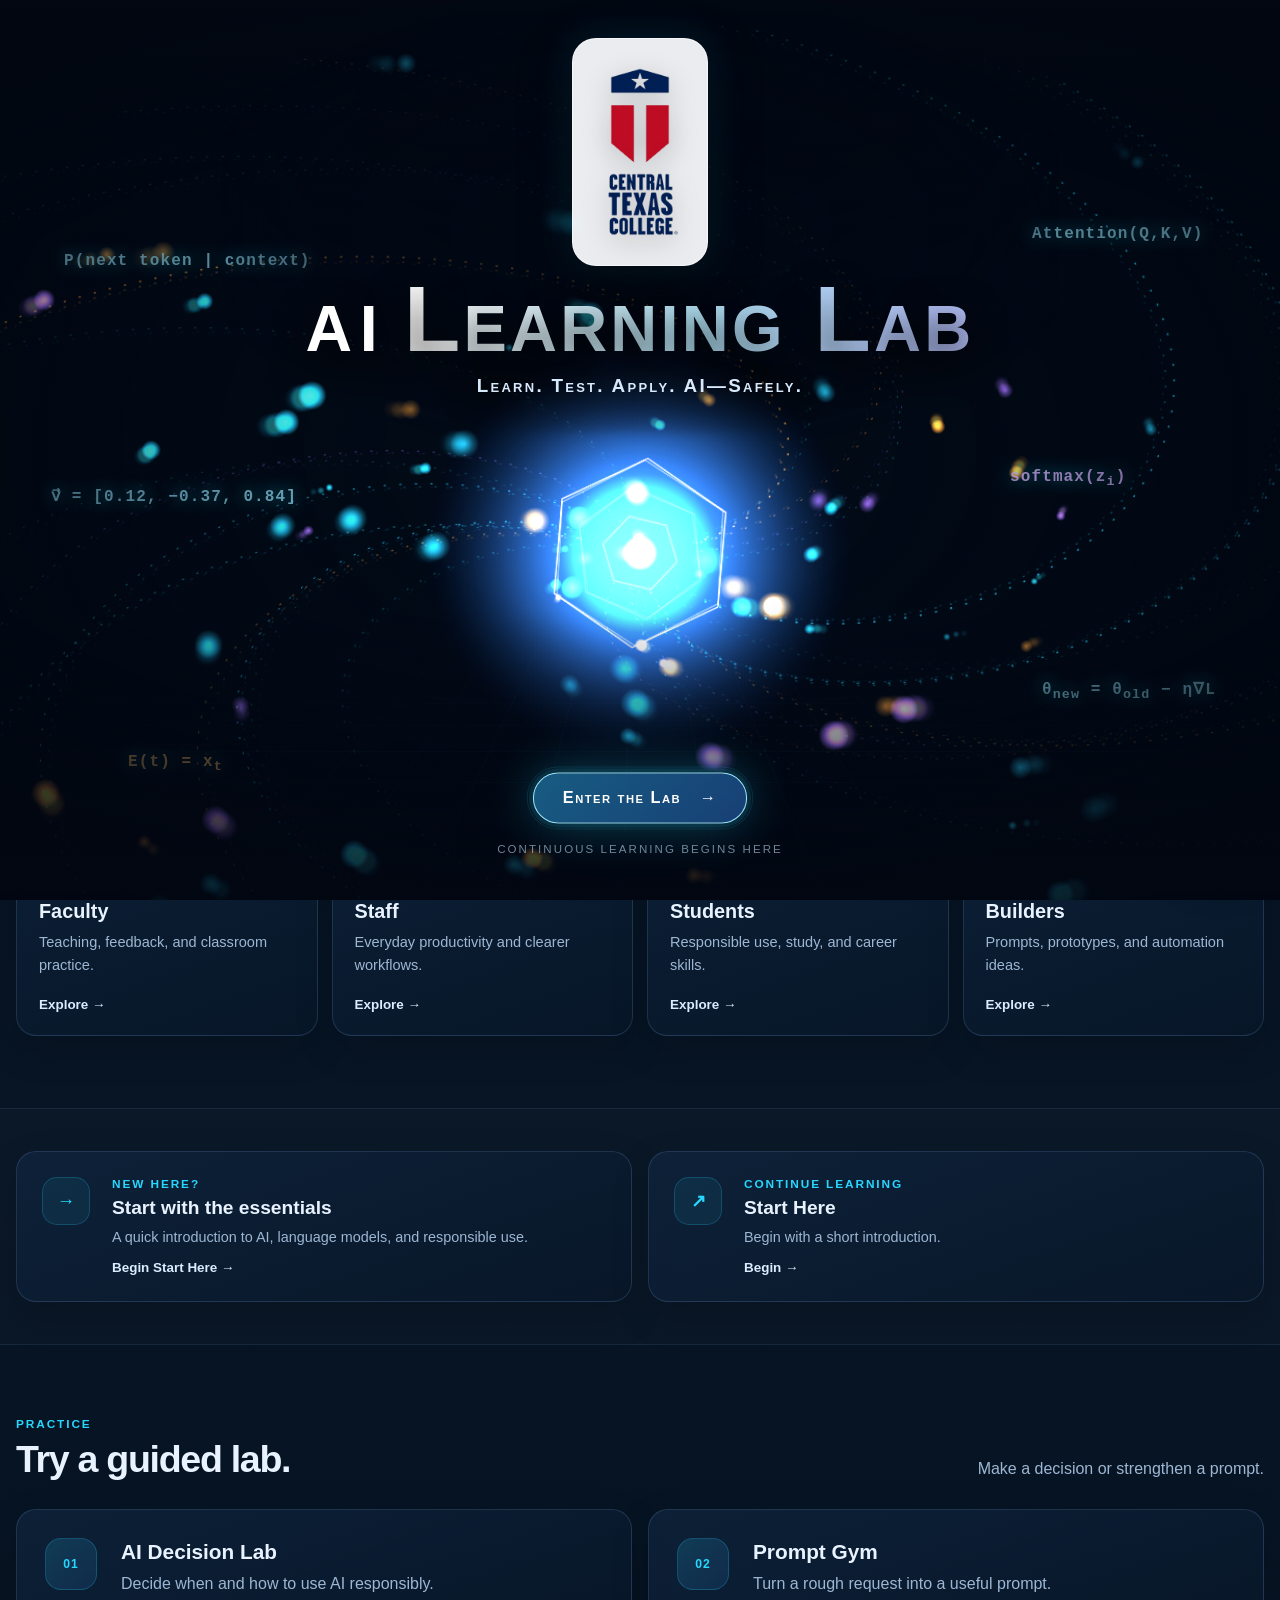
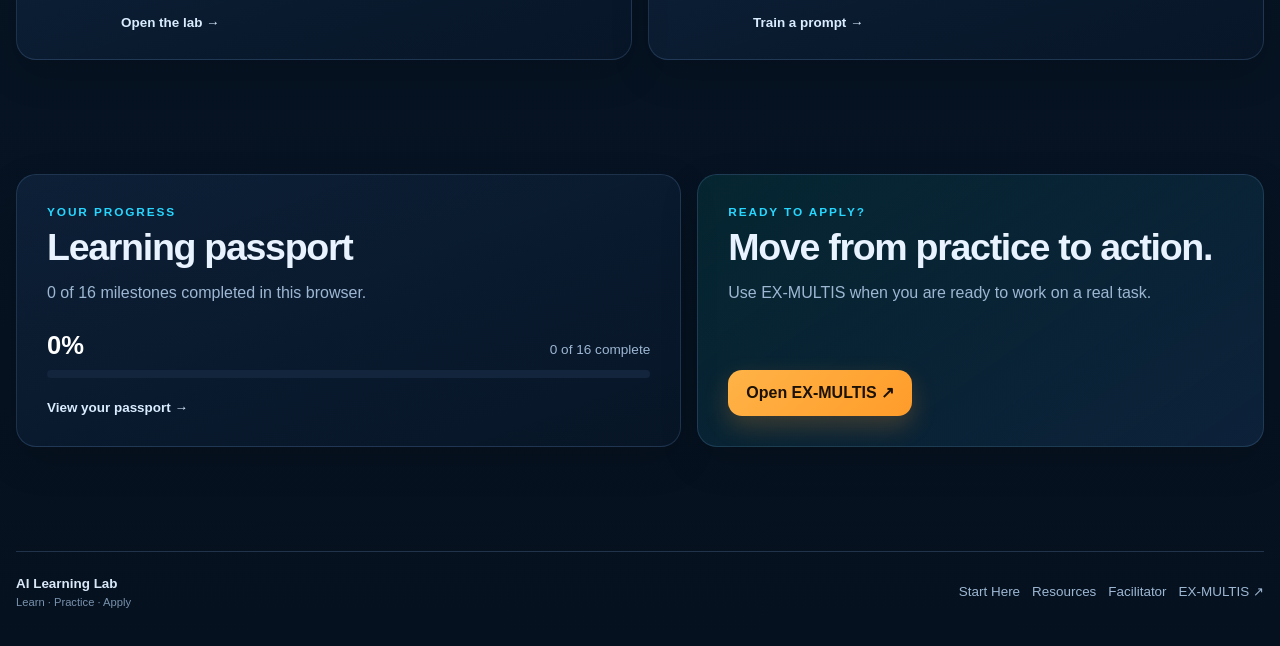
==== commit e48bf57b: "Add Scout learning guide" ====
--- a/index.html
+++ b/index.html
@@ -87,7 +87,7 @@
       </div>
     </section>
 
-    <section class="home-section">
+    <section class="home-section" id="pathways">
       <div class="container">
         <div class="home-section-heading">
           <div>
--- a/assets/css/styles.css
+++ b/assets/css/styles.css
@@ -1,3 +1,5 @@
+@import url("scout.css");
+
 :root{
   --bg:#07111f;
   --panel:#0d1b30;
@@ -590,3 +592,144 @@
   .home-path-card p{min-height:auto}
   .home-tool-card .btn{margin-top:24px}
 }
+
+/* Unified interior pages */
+.site-page{
+  background:
+    radial-gradient(circle at 78% 3%,rgba(63,140,255,.07),transparent 25%),
+    linear-gradient(180deg,#06111f 0%,#071525 52%,#06111f 100%);
+}
+.site-page .topbar{background:rgba(4,13,25,.94);border-bottom:1px solid rgba(122,165,215,.18)}
+.site-page .home-nav{min-height:82px}
+.site-page .nav-links .active{color:#fff;border-color:rgba(39,215,255,.3);background:rgba(39,215,255,.055)}
+.site-main{padding:52px 0 72px}
+.site-page-hero{
+  position:relative;
+  isolation:isolate;
+  overflow:hidden;
+  display:flex;
+  justify-content:space-between;
+  gap:36px;
+  align-items:flex-end;
+  margin-bottom:28px;
+  padding:34px 38px;
+  border:1px solid rgba(118,161,214,.22);
+  border-radius:24px;
+  background:
+    radial-gradient(circle at 92% 4%,rgba(177,115,255,.13),transparent 29%),
+    linear-gradient(145deg,rgba(14,48,67,.9),rgba(13,29,52,.9) 55%,rgba(26,28,51,.88));
+  box-shadow:0 18px 52px rgba(0,0,0,.2);
+}
+.site-page-hero::after{
+  content:"";
+  position:absolute;
+  right:-70px;
+  bottom:-130px;
+  z-index:-1;
+  width:280px;
+  height:280px;
+  border-radius:50%;
+  background:radial-gradient(circle,rgba(39,215,255,.12),transparent 68%);
+}
+.site-page-hero h1{margin:9px 0 12px;font-size:clamp(2.55rem,5vw,4.35rem);line-height:.96;letter-spacing:-.045em}
+.site-page-hero p{max-width:820px;margin:0;color:#b6cbe0;font-size:1.03rem;line-height:1.65}
+.site-page-hero__step{
+  flex:0 0 auto;
+  color:rgba(160,210,255,.22);
+  font-size:clamp(3.4rem,7vw,6rem);
+  font-weight:900;
+  line-height:.78;
+  letter-spacing:-.06em;
+}
+.site-section-heading{display:flex;align-items:flex-end;justify-content:space-between;gap:28px;margin:42px 0 20px}
+.site-section-heading h2{margin:7px 0 0;font-size:clamp(1.6rem,3vw,2.2rem);letter-spacing:-.03em}
+.site-section-heading p{max-width:430px;margin:0;color:var(--muted);line-height:1.55;text-align:right}
+.site-page .module-list{gap:12px}
+.site-page .module{
+  align-items:center;
+  min-height:108px;
+  padding:19px 20px 19px 22px;
+  border-color:rgba(118,161,214,.19);
+  border-radius:18px;
+  background:linear-gradient(150deg,rgba(15,35,60,.72),rgba(8,23,40,.7));
+  box-shadow:0 10px 28px rgba(0,0,0,.09);
+}
+.site-page .module:hover{border-color:rgba(39,215,255,.32);background:linear-gradient(150deg,rgba(17,41,69,.82),rgba(9,28,48,.8))}
+.site-page .module h4{margin:5px 0 6px;font-size:1.08rem}
+.site-page .module .tag{color:var(--brand);font-size:.7rem;letter-spacing:.14em}
+.site-page .module .btn{flex:0 0 auto;min-width:104px}
+.site-cards{display:grid;grid-template-columns:repeat(3,1fr);gap:14px}
+.site-card{
+  padding:24px;
+  border:1px solid rgba(118,161,214,.2);
+  border-radius:19px;
+  background:linear-gradient(155deg,rgba(16,37,63,.72),rgba(8,23,41,.76));
+  box-shadow:0 12px 34px rgba(0,0,0,.12);
+}
+.site-card__number{display:grid;place-items:center;width:40px;height:40px;margin-bottom:20px;border-radius:13px;border:1px solid rgba(39,215,255,.22);background:rgba(39,215,255,.07);color:var(--brand);font-size:.72rem;font-weight:900}
+.site-card h3{margin:0 0 9px;font-size:1.25rem;letter-spacing:-.02em}
+.site-card p{margin:0;color:var(--muted);line-height:1.62}
+.site-card .meta{margin-top:18px;padding-top:16px;border-top:1px solid rgba(118,161,214,.15);color:#c8ddef;font-size:.86rem;font-weight:700;line-height:1.5}
+.site-cards--two{grid-template-columns:1fr 1fr}
+.site-actions{display:flex;gap:12px;flex-wrap:wrap;margin-top:24px}
+.site-callout{display:flex;gap:14px;align-items:flex-start;margin-top:24px;padding:18px 20px;border:1px solid rgba(255,156,42,.2);border-radius:17px;background:rgba(255,156,42,.055);color:#c8dbec;line-height:1.55}
+.site-callout strong{color:#fff}
+.site-callout__mark{display:grid;place-items:center;flex:0 0 auto;width:30px;height:30px;border-radius:10px;background:rgba(255,156,42,.13);color:var(--signal);font-weight:900}
+.site-lab-intro{max-width:850px;margin-bottom:26px}
+.site-lab-intro h1{margin:8px 0 12px;font-size:clamp(2.6rem,5vw,4.25rem);letter-spacing:-.045em}
+.site-lab-intro p{margin:0;color:#afc7df;font-size:1.02rem;line-height:1.65}
+.site-page .decision-grid,.site-page .prompt-grid{gap:16px}
+.site-page .stepper,.site-page .prompt-box,.site-page .output-box{
+  border-color:rgba(118,161,214,.2);
+  background:linear-gradient(155deg,rgba(15,36,61,.82),rgba(8,23,40,.82));
+  box-shadow:0 16px 42px rgba(0,0,0,.16);
+}
+.site-page .stepper{padding:18px!important}
+.site-page .step-item{padding:17px;border-color:rgba(118,161,214,.2);background:rgba(255,255,255,.018)}
+.site-page .step-item strong{font-size:.88rem;color:#dcecff}
+.site-page select{
+  width:100%;
+  min-height:42px;
+  padding:8px 38px 8px 11px;
+  border:1px solid rgba(118,161,214,.26);
+  border-radius:10px;
+  color:#e9f3ff;
+  background:#0b1b2f;
+  font:inherit;
+  font-size:.88rem;
+}
+.site-page select:focus,.site-page input:focus,.site-page textarea:focus{outline:2px solid rgba(39,215,255,.34);outline-offset:2px}
+.site-page .output-box{min-height:100%;padding:28px}
+.site-page .output-box h3,.site-page .prompt-box h3{margin:0 0 10px;font-size:1.25rem}
+.site-page .output-box ul{margin:18px 0 0}
+.prompt-fields{display:grid;gap:11px}
+.prompt-field{display:grid;grid-template-columns:34px 1fr;gap:12px;align-items:flex-start;padding:13px;border:1px solid rgba(118,161,214,.2);border-radius:14px;background:rgba(255,255,255,.018)}
+.prompt-field>span{display:grid;place-items:center;width:30px;height:30px;border-radius:10px;background:rgba(39,215,255,.08);color:var(--brand);font-size:.75rem;font-weight:900}
+.prompt-field input,.prompt-field textarea{width:100%;min-height:30px;padding:4px 2px;border:0;outline:0;resize:vertical;color:var(--text);background:transparent;font:inherit;font-size:.9rem;line-height:1.5}
+.prompt-field textarea{min-height:68px}
+.prompt-field--short textarea{min-height:52px}
+.site-page .result{min-height:148px;margin-top:18px;padding:18px;border-color:rgba(39,215,255,.24);background:rgba(39,215,255,.035);line-height:1.6}
+.site-page .search-box{margin:0 0 22px;padding:15px 17px;background:rgba(255,255,255,.025)}
+.site-page .search-box input::placeholder,.prompt-field input::placeholder,.prompt-field textarea::placeholder{color:#7f9ab6;opacity:1}
+.site-page .progress-wrap{gap:11px}
+.site-page .progress-item{padding:18px 20px;border-color:rgba(118,161,214,.19);background:linear-gradient(150deg,rgba(15,35,60,.66),rgba(8,23,40,.68))}
+.site-footer{padding-top:10px}
+.site-footer .footer-grid{font-size:.84rem}
+.site-footer .footer-grid>div:first-child{color:#d9e9f8}
+.site-footer small{display:block;margin-top:5px;color:#7892ad}
+
+@media (max-width:1080px){
+  .site-cards{grid-template-columns:1fr 1fr}
+}
+@media (max-width:760px){
+  .site-main{padding:32px 0 52px}
+  .site-page-hero{display:block;padding:27px 24px}
+  .site-page-hero__step{display:block;margin-top:28px;font-size:3.6rem}
+  .site-section-heading{display:block;margin-top:34px}
+  .site-section-heading p{margin-top:9px;text-align:left}
+  .site-cards,.site-cards--two{grid-template-columns:1fr}
+  .site-page .module{display:block}
+  .site-page .module .btn{margin-top:16px}
+  .site-page .decision-grid,.site-page .prompt-grid{grid-template-columns:1fr}
+  .site-page .output-box{min-height:320px}
+}
